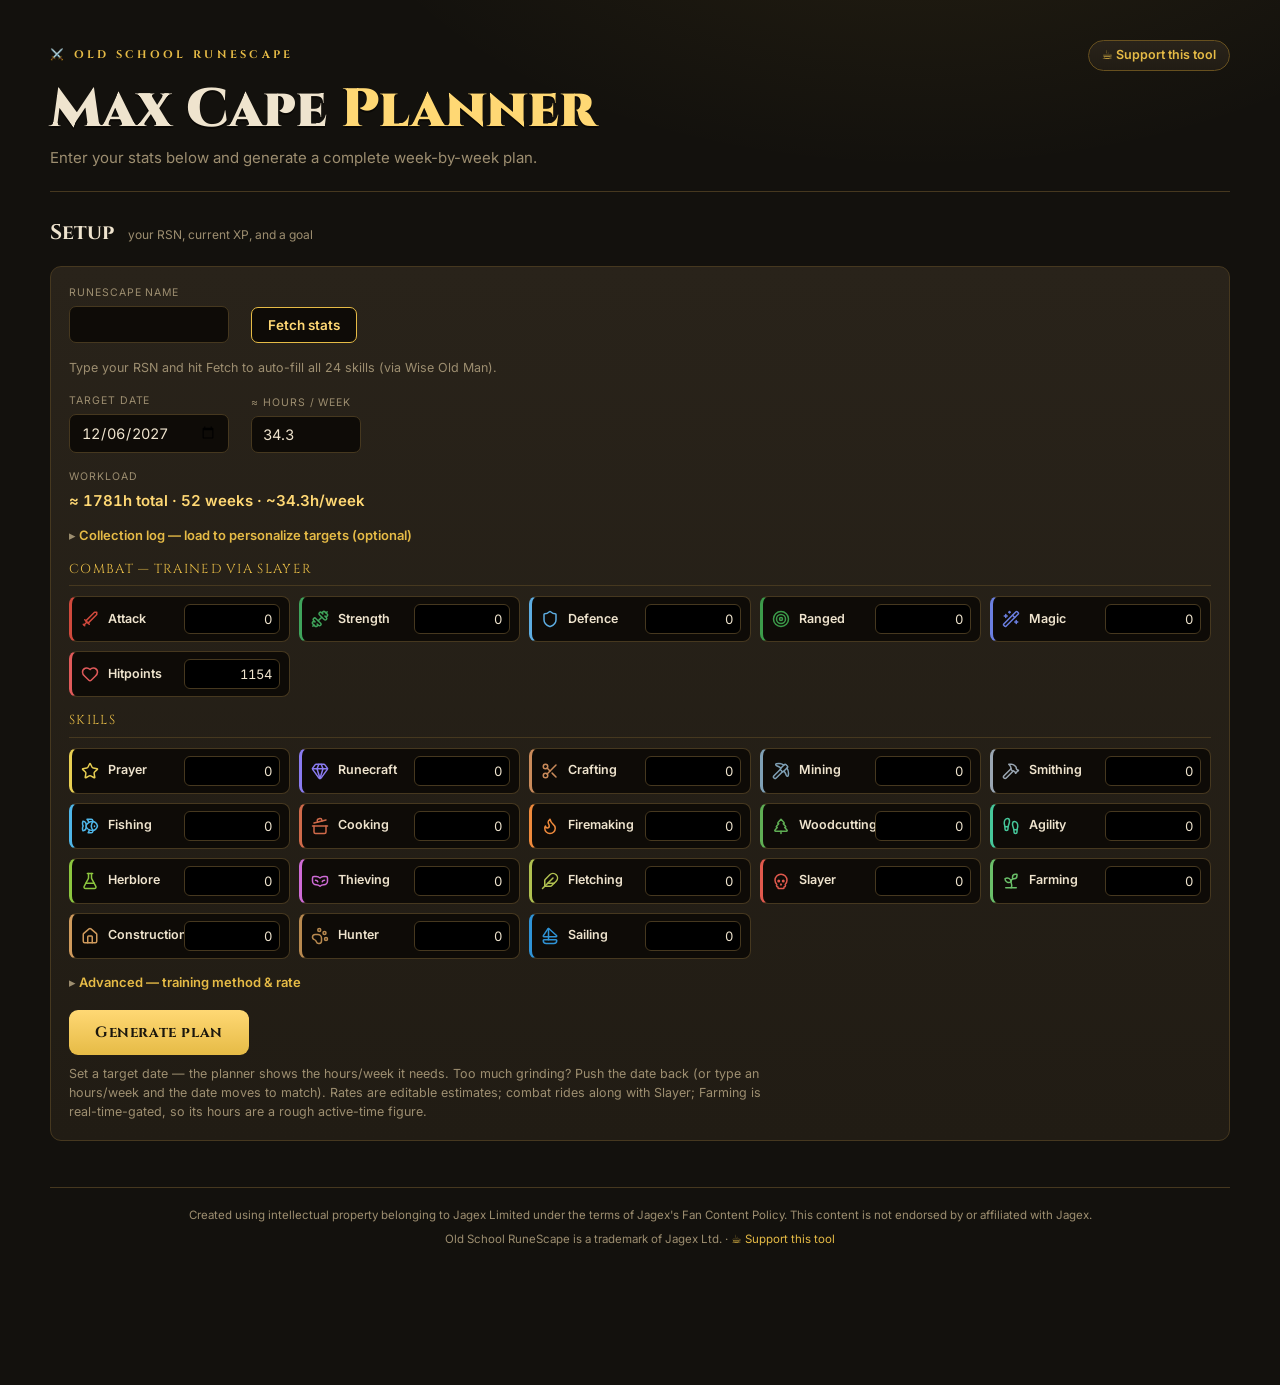
==== maxcape-tracker.html @ 9a159481 "Add Progress tracking tab (snapshots, pace vs target, burndown chart) Add Progress tracking tab (sna" ====
<!DOCTYPE html>
<html lang="en">
<head>
<meta charset="UTF-8">
<meta name="viewport" content="width=device-width, initial-scale=1.0">
<title>Max Cape Planner</title>
<link rel="preconnect" href="https://fonts.googleapis.com">
<link rel="preconnect" href="https://fonts.gstatic.com" crossorigin>
<link href="https://fonts.googleapis.com/css2?family=Cinzel:wght@500;700;900&family=Inter:wght@400;500;600;700;800&display=swap" rel="stylesheet">
<style>
  :root{--bg:#13110d;--panel:#211c14;--panel2:#29231a;--edge:#46381f;--edge-bright:#67501f;--gold:#e6bb46;--gold-bright:#ffd874;--cream:#efe4ce;--muted:#9d8e70;--green:#6bd06b;--red:#e06b5a;--radius:11px}
  *{box-sizing:border-box;margin:0;padding:0}
  html{scroll-behavior:smooth}
  body{background:radial-gradient(1000px 560px at 72% -12%, rgba(230,187,70,.09), transparent 60%),var(--bg);color:var(--cream);font-family:'Inter',system-ui,sans-serif;font-size:15px;line-height:1.5;-webkit-font-smoothing:antialiased;padding:0 16px 80px}
  .wrap{max-width:1180px;margin:0 auto}
  .ico-img{object-fit:contain;vertical-align:middle}
  .ico{display:inline-flex}

  header.hero{padding:40px 0 22px;border-bottom:1px solid var(--edge);margin-bottom:26px}
  .eyebrow{font-family:'Cinzel',serif;font-weight:700;letter-spacing:.3em;text-transform:uppercase;font-size:11px;color:var(--gold);margin-bottom:12px}
  h1.title{font-family:'Cinzel',serif;font-weight:900;font-size:clamp(30px,6vw,54px);line-height:1;color:var(--cream);text-shadow:0 2px 0 #0a0805}
  h1.title em{color:var(--gold-bright);font-style:normal}
  .sub{color:var(--muted);margin-top:10px}.sub b{color:var(--cream);font-weight:600}
  .herotop{display:flex;align-items:center;justify-content:space-between;gap:12px;flex-wrap:wrap;margin-bottom:12px}
  .herotop .eyebrow{margin-bottom:0}
  .supportlink{display:inline-flex;align-items:center;gap:6px;font-size:12.5px;font-weight:600;color:var(--gold);text-decoration:none;border:1px solid var(--edge-bright);border-radius:999px;padding:5px 13px;background:linear-gradient(180deg,var(--panel2),var(--panel));transition:border-color .15s,color .15s;white-space:nowrap}
  .supportlink:hover{color:var(--gold-bright);border-color:var(--gold)}
  .herometa{display:flex;flex-wrap:wrap;gap:20px 36px;margin-top:22px;align-items:flex-end}
  .bignum{display:flex;flex-direction:column}
  .bignum .n{font-family:'Cinzel',serif;font-weight:700;font-size:27px;color:var(--gold-bright);font-variant-numeric:tabular-nums}
  .bignum .l{font-size:11px;letter-spacing:.12em;text-transform:uppercase;color:var(--muted);margin-top:4px}
  .xpbar{flex:1 1 260px;min-width:220px}
  .xpbar .track{height:13px;background:#0e0b07;border:1px solid var(--edge);border-radius:20px;overflow:hidden}
  .xpbar .fill{height:100%;background:linear-gradient(90deg,var(--gold),var(--gold-bright));border-radius:20px;transition:width .25s}
  .xpbar .cap{display:flex;justify-content:space-between;font-size:12px;color:var(--muted);margin-top:6px}

  section{margin-bottom:34px}
  .sechead{display:flex;align-items:baseline;gap:14px;margin-bottom:16px;flex-wrap:wrap}
  .sechead h2{font-family:'Cinzel',serif;font-weight:700;font-size:21px;color:var(--cream)}
  .sechead .tag{font-size:12px;color:var(--muted)}

  /* setup */
  .setup{background:linear-gradient(180deg,var(--panel2),var(--panel));border:1px solid var(--edge);border-radius:var(--radius);padding:18px}
  .setup .grp{font-family:'Cinzel',serif;font-size:13px;letter-spacing:.1em;text-transform:uppercase;color:var(--gold);margin:14px 0 10px;border-bottom:1px solid var(--edge);padding-bottom:6px}
  .setup .grp:first-child{margin-top:0}
  .frow{display:flex;flex-wrap:wrap;gap:16px 22px;align-items:flex-end;margin-bottom:6px}
  .fld{display:flex;flex-direction:column;gap:5px}
  .fld label{font-size:10.5px;letter-spacing:.09em;text-transform:uppercase;color:var(--muted)}
  .fld input,.fld select{background:#0e0b07;border:1px solid var(--edge);color:var(--cream);border-radius:7px;padding:9px 11px;font-size:14.5px;font-family:inherit;font-variant-numeric:tabular-nums}
  .fld input:focus,.fld select:focus{outline:none;border-color:var(--gold)}
  .modetoggle{display:inline-flex;border:1px solid var(--edge);border-radius:8px;overflow:hidden}
  .modetoggle button{background:#0e0b07;color:var(--muted);border:none;padding:9px 16px;font-family:inherit;font-size:13.5px;font-weight:600;cursor:pointer}
  .modetoggle button.on{background:var(--gold);color:#1a160d}
  .skillsform{display:grid;grid-template-columns:repeat(auto-fill,minmax(216px,1fr));gap:9px}
  .srow{display:flex;align-items:center;gap:9px;background:#0e0b07;border:1px solid var(--edge);border-left:3px solid var(--c);border-radius:8px;padding:7px 9px}
  .srow .ico{color:var(--c)}
  .srow .nm{font-size:12.5px;font-weight:600;color:var(--cream);flex:1;min-width:0}
  .srow .nm small{display:block;color:var(--muted);font-weight:400;font-size:10px}
  .srow input{width:96px;background:#000;border:1px solid var(--edge);color:var(--cream);border-radius:6px;padding:6px 7px;font-size:13px;font-family:inherit;font-variant-numeric:tabular-nums;text-align:right}
  .srow input:focus{outline:none;border-color:var(--c)}
  .srow select.msel{flex:1;min-width:0;background:#000;border:1px solid var(--edge);color:var(--cream);border-radius:6px;padding:6px 7px;font-size:12px;font-family:inherit}
  .srow select.msel:focus{outline:none;border-color:var(--c)}
  .srow.maxed{opacity:.5}
  details.adv{margin-top:14px}
  details.adv summary{cursor:pointer;color:var(--gold);font-size:13px;font-weight:600;list-style:none}
  details.adv summary::-webkit-details-marker{display:none}
  details.adv summary::before{content:"▸ ";color:var(--muted)}
  details.adv[open] summary::before{content:"▾ "}
  .genbtn{margin-top:18px;background:linear-gradient(180deg,var(--gold-bright),var(--gold));color:#1a160d;border:none;font-family:'Cinzel',serif;font-weight:700;font-size:15px;padding:12px 26px;border-radius:9px;cursor:pointer;letter-spacing:.04em}
  .genbtn:hover{filter:brightness(1.07)}
  .fetchbtn{background:#0e0b07;border:1px solid var(--gold);color:var(--gold-bright);font-family:inherit;font-weight:600;font-size:13.5px;padding:9px 16px;border-radius:7px;cursor:pointer}
  .fetchbtn:hover{background:var(--gold);color:#1a160d}
  .fetchbtn:disabled{opacity:.6;cursor:default}
  .warn{background:#2a1d12;border:1px solid #7a5a28;border-left:4px solid var(--gold);border-radius:8px;padding:11px 14px;margin-top:14px;font-size:13px;color:var(--gold-bright)}
  .note{font-size:12.5px;color:var(--muted);margin-top:10px;max-width:90ch}

  .thisweek{border-radius:var(--radius);padding:16px 18px;display:flex;flex-wrap:wrap;align-items:center;gap:8px 24px;background:linear-gradient(180deg,var(--panel2),var(--panel));border:1px solid var(--c);border-left:5px solid var(--c)}
  .thisweek .ico{color:var(--c)}
  .thisweek .lbl{font-size:11px;letter-spacing:.13em;text-transform:uppercase;color:var(--muted)}
  .thisweek .sk{font-family:'Cinzel',serif;font-weight:700;font-size:24px;color:var(--c)}
  .thisweek .goal{font-size:24px;font-weight:800;color:var(--gold-bright);font-variant-numeric:tabular-nums}
  .thisweek .meta{font-size:12.5px;color:var(--muted);flex-basis:100%;margin-top:2px}

  .grid{display:grid;grid-template-columns:repeat(auto-fill,minmax(238px,1fr));gap:12px}
  .skill{background:linear-gradient(180deg,var(--panel2),var(--panel));border:1px solid var(--edge);border-left:4px solid var(--c);border-radius:var(--radius);padding:12px 14px}
  .skill .row1{display:flex;align-items:center;gap:9px}
  .skill .row1 .ico{color:var(--c)}
  .skill .sname{font-weight:700;font-size:15px;color:var(--c)}
  .skill .wk{font-size:11px;color:var(--muted);font-variant-numeric:tabular-nums;margin-left:auto}
  .skill .smeth{font-size:11px;color:var(--muted);margin-top:3px}
  .skill input.cur{width:100%;margin-top:9px;background:#0e0b07;border:1px solid var(--edge);color:var(--cream);border-radius:6px;padding:7px 9px;font-size:14px;font-family:inherit;font-variant-numeric:tabular-nums}
  .skill input.cur:focus{outline:none;border-color:var(--c)}
  .skill .nums{display:flex;justify-content:space-between;font-size:12px;margin-top:9px;font-variant-numeric:tabular-nums}
  .skill .nums .b{color:var(--muted)}.skill .nums b{color:var(--gold-bright);font-weight:600}
  .skill .mini{height:6px;background:#0e0b07;border-radius:10px;overflow:hidden;margin-top:9px;border:1px solid var(--edge)}
  .skill .mini i{display:block;height:100%;background:var(--c);border-radius:10px;transition:width .25s}
  .skill.maxed{border-left-color:var(--green)}.skill.maxed .sname{color:var(--green)}

  .phasegroup{margin-bottom:14px}
  .monthbar{font-family:'Cinzel',serif;font-weight:700;font-size:13px;letter-spacing:.12em;text-transform:uppercase;color:var(--gold);padding:8px 0;margin-bottom:4px;border-bottom:1px solid var(--edge)}
  .weeks{display:grid;grid-template-columns:repeat(auto-fill,minmax(164px,1fr));gap:10px;margin-top:10px}
  .week{background:linear-gradient(180deg,var(--panel2),var(--panel));border:1.5px solid var(--c);border-radius:var(--radius);padding:11px 10px 12px;text-align:center;cursor:pointer;position:relative;transition:transform .06s,box-shadow .12s}
  .week:hover{box-shadow:0 0 0 1px var(--c)}
  .week:active{transform:scale(.98)}
  .week .wn{font-size:10px;color:var(--muted);letter-spacing:.04em}
  .week .ico{color:var(--c);justify-content:center;margin:5px 0 3px}
  .week .ws{font-weight:700;font-size:14px;color:var(--c)}
  .week .wgoal{font-size:15px;font-weight:800;color:var(--gold-bright);margin-top:5px;font-variant-numeric:tabular-nums}
  .week .wsub{font-size:10px;color:var(--muted)}
  .week .wbreak{font-size:10.5px;color:var(--muted);margin-top:2px;font-variant-numeric:tabular-nums}
  .week.now{box-shadow:0 0 0 2px var(--gold) inset}
  .week.done{filter:saturate(.5);opacity:.6}
  .week.done::after{content:"\2713";position:absolute;right:9px;top:8px;color:var(--green);font-weight:800;font-size:14px}
  .week.done .wgoal{color:var(--green);font-size:13px}
  .week.flex .wgoal{color:#4fa3d8}

  .clog{display:grid;grid-template-columns:repeat(auto-fill,minmax(300px,1fr));gap:12px}
  .clog .card{background:linear-gradient(180deg,var(--panel2),var(--panel));border:1px solid var(--edge);border-left:4px solid var(--c);border-radius:var(--radius);padding:13px 14px}
  .clog .card h3{font-size:14px;font-weight:700;color:var(--c);display:flex;align-items:center;gap:7px;margin-bottom:2px}
  .clog .card h3 .ico{color:var(--c)}
  .clog .card .cnt{font-size:11px;color:var(--muted);margin-bottom:9px;font-variant-numeric:tabular-nums}
  .sechead.clk{cursor:pointer;user-select:none}
  .sechead .caret{margin-left:8px;color:var(--muted);transition:transform .15s;font-size:11px}
  .sechead.closed .caret{transform:rotate(-90deg)}
  details.pvmsec{margin-top:18px;border:1px solid var(--edge);border-radius:var(--radius);background:linear-gradient(180deg,var(--panel2),var(--panel))}
  details.pvmsec>summary{cursor:pointer;user-select:none;list-style:none;padding:13px 15px;font-size:15px;font-weight:700;color:var(--cream);display:flex;align-items:center;gap:9px}
  details.pvmsec>summary::-webkit-details-marker{display:none}
  details.pvmsec>summary .tag{margin-left:auto}
  .pvmbody{padding:0 15px 15px}
  .pvmbody .stat{display:inline-flex;gap:6px;align-items:baseline;margin-right:18px;font-size:12.5px;color:var(--muted)}
  .pvmbody .stat b{color:var(--cream);font-size:17px;font-variant-numeric:tabular-nums}
  .pvm{display:grid;grid-template-columns:repeat(auto-fill,minmax(155px,1fr));gap:8px;margin-top:4px}
  .pvm .kc{display:flex;justify-content:space-between;gap:8px;background:var(--panel2);border:1px solid var(--edge);border-radius:8px;padding:7px 10px;font-size:12.5px}
  .pvm .kc span{color:var(--muted);overflow:hidden;text-overflow:ellipsis;white-space:nowrap}
  .pvm .kc b{color:var(--cream);font-variant-numeric:tabular-nums}
  .grnav{display:flex;gap:8px;margin:4px 0 12px}
  .gsort{background:var(--panel2);border:1px solid var(--edge);color:var(--muted);border-radius:7px;padding:6px 11px;font-size:12px;cursor:pointer;font-family:inherit}
  .gsort.on{color:var(--cream);border-color:var(--gold)}
  .grinds{display:grid;gap:9px}
  .grind{background:var(--panel2);border:1px solid var(--edge);border-radius:9px;padding:9px 11px}
  .grind .gh{display:flex;justify-content:space-between;gap:8px;font-size:13px}
  .grind .gh b{color:var(--cream)}
  .grind .gh span{color:var(--muted);font-variant-numeric:tabular-nums;white-space:nowrap}
  .grind .gbar{height:5px;background:#0006;border-radius:3px;overflow:hidden;margin:6px 0}
  .grind .gbar i{display:block;height:100%;background:var(--gold)}
  .grind .gmiss{font-size:11.5px;color:var(--muted);line-height:1.45}
  .databar{display:flex;flex-wrap:wrap;align-items:center;gap:10px;justify-content:space-between;background:linear-gradient(180deg,var(--panel2),var(--panel));border:1px solid var(--edge-bright);border-radius:var(--radius);padding:11px 14px}
  .databar .datanote{font-size:12.5px;color:var(--muted)}
  .databtns{display:flex;gap:8px;flex-wrap:wrap}
  .databtns button{font-family:inherit;font-size:12.5px;font-weight:600;cursor:pointer;border-radius:8px;padding:8px 14px;background:transparent;border:1px solid var(--edge-bright);color:var(--cream)}
  .databtns button:hover{border-color:var(--gold);color:var(--gold-bright)}
  .databtns #reset{border-color:#6a3a32;color:var(--red)}
  .databtns #reset:hover{border-color:var(--red);color:var(--red)}
  .item{display:flex;gap:9px;padding:5px 0;align-items:flex-start;cursor:pointer;font-size:13px}
  .item .box{flex:none;width:17px;height:17px;border:1.5px solid var(--edge-bright);border-radius:4px;margin-top:1px;display:grid;place-items:center}
  .item.on .box{background:var(--c);border-color:var(--c)}
  .item.on .box::after{content:"\2713";color:#10100c;font-size:12px;font-weight:900;line-height:1}
  .item .txt{color:var(--cream)}.item.on .txt{color:var(--muted);text-decoration:line-through}
  .item .rng{font-size:10px;color:#4fb6e8;border:1px solid var(--edge);padding:0 5px;border-radius:10px;margin-left:4px;white-space:nowrap;text-decoration:none!important}
  .priority{color:var(--gold-bright)!important;font-weight:600}

  .hint{font-size:12px;color:var(--muted);margin:-6px 0 18px;max-width:90ch}.hint b{color:var(--cream)}
  .reset{margin-top:8px;background:none;border:1px solid var(--edge);color:var(--muted);font-family:inherit;font-size:12px;padding:7px 14px;border-radius:7px;cursor:pointer}
  .reset:hover{border-color:var(--red);color:var(--red)}
  .hidden{display:none}
  .tabs{display:flex;flex-wrap:wrap;gap:6px;margin:2px 0 20px;border-bottom:1px solid var(--edge)}
  .tab{appearance:none;background:transparent;border:1px solid transparent;border-bottom:none;color:var(--muted);font-family:inherit;font-size:13.5px;font-weight:600;padding:9px 16px;cursor:pointer;border-radius:9px 9px 0 0;position:relative;top:1px}
  .tab:hover{color:var(--cream)}
  .tab.on{color:var(--gold-bright);background:linear-gradient(180deg,var(--panel2),var(--panel));border-color:var(--edge);border-bottom-color:var(--panel)}
  .tabpanel{animation:fadein .18s ease}
  @keyframes fadein{from{opacity:0;transform:translateY(3px)}to{opacity:1;transform:none}}
  .prow{display:grid;grid-template-columns:repeat(auto-fit,minmax(150px,1fr));gap:12px;margin:2px 0 14px}
  .pcard{background:var(--panel2);border:1px solid var(--edge);border-radius:var(--radius);padding:13px 15px}
  .pcard .lbl{font-size:10.5px;color:var(--muted);text-transform:uppercase;letter-spacing:.05em}
  .pcard .big{font-size:22px;font-weight:700;color:var(--cream);margin-top:3px;font-variant-numeric:tabular-nums}
  .pcard .big.gain{color:var(--green)}
  .statuspill{border-radius:var(--radius);padding:12px 15px;font-size:14px;font-weight:600;line-height:1.45;margin:0 0 16px;border:1px solid}
  .statuspill.ok{background:rgba(107,208,107,.09);border-color:rgba(107,208,107,.4);color:var(--green)}
  .statuspill.behind{background:rgba(224,107,90,.09);border-color:rgba(224,107,90,.4);color:var(--red)}
  .statuspill.neutral{background:var(--panel2);border-color:var(--edge);color:var(--cream)}
  .pchart{background:var(--panel2);border:1px solid var(--edge);border-radius:var(--radius);padding:14px;margin-bottom:14px}
  .pchart svg{width:100%;height:auto;display:block}
  .snaplist{margin:0 0 14px}
  .snaplist>summary{cursor:pointer;color:var(--gold);font-size:12.5px;user-select:none;list-style:none;padding:3px 0}
  .snaplist>summary::-webkit-details-marker{display:none}
  .snaplist>summary::marker{content:""}
  .snaprow{display:flex;align-items:center;gap:10px;padding:6px 0;border-bottom:1px solid var(--edge);font-size:13px}
  .snaprow .d{color:var(--cream);min-width:80px;font-weight:600}
  .snaprow .t{color:var(--muted)}
  .snaprow .del{margin-left:auto;color:var(--muted);cursor:pointer;font-size:11.5px;border:1px solid var(--edge);border-radius:7px;padding:3px 9px;background:transparent;font-family:inherit}
  .snaprow .del:hover{color:var(--red);border-color:var(--red)}
  .logbtn{appearance:none;font-family:inherit;font-weight:700;font-size:13px;color:var(--bg);background:var(--gold);border:none;border-radius:9px;padding:9px 17px;cursor:pointer}
  .logbtn:hover{background:var(--gold-bright)}
  .clog .card .mini{height:6px;background:#0e0b07;border-radius:10px;overflow:hidden;margin:3px 0 2px;border:1px solid var(--edge)}
  .clog .card .mini i{display:block;height:100%;border-radius:10px;transition:width .25s}
  .clog .card .item.extra{display:none}
  .clog .card.expanded .item.extra{display:flex}
  .moretoggle{font-size:12px;color:var(--gold);cursor:pointer;margin-top:6px;user-select:none;font-weight:600}
  .moretoggle:hover{color:var(--gold-bright)}
  .gotlist{margin-top:9px;border-top:1px dashed var(--edge);padding-top:6px}
  .gotlist>summary{cursor:pointer;font-size:12px;color:var(--green);list-style:none;user-select:none;padding:2px 0}
  .gotlist>summary::-webkit-details-marker{display:none}
  .gotlist>summary::marker{content:""}
  .gotlist .item{cursor:default;padding:3px 0}
  @media (max-width:560px){
    body{padding:0 12px 60px}.herometa{gap:16px 24px}
    .frow{gap:12px 14px}
    .fld{flex:1 1 140px}
    .fld input,.fld select{width:100%!important;box-sizing:border-box}
    .tab{padding:9px 13px;font-size:13px}
    .clog .card .item,.item{padding:7px 0}
    .thisweek .sk,.thisweek .goal{font-size:21px}
    .week{padding:10px 8px}
  }
  @media (prefers-reduced-motion:reduce){*{transition:none!important}}
  /* --- site footer (attribution + support link) --- */
  .sitefoot{max-width:1180px;margin:46px auto 56px;padding:18px 16px 0;border-top:1px solid var(--edge);color:var(--muted);font-size:11.5px;line-height:1.65;text-align:center}
  .sitefoot p{margin:0 0 6px}
  .sitefoot a{color:var(--gold);text-decoration:none}
  .sitefoot a:hover{color:var(--gold-bright)}
</style>

</head>
<body>
<div class="wrap">
  <header class="hero">
    <div class="herotop">
      <div class="eyebrow">&#9876;&#65039; Old School RuneScape</div>
      <a class="supportlink" href="https://ko-fi.com/fanktastc" target="_blank" rel="noopener">&#9749; Support this tool</a>
    </div>
    <h1 class="title" id="heroTitle">Max Cape <em>Planner</em></h1>
    <p class="sub" id="heroSub">Enter your stats below and generate a complete week-by-week plan.</p>
    <div class="herometa hidden" id="heroMeta">
      <div class="bignum"><span class="n" id="heroRem">&#8211;</span><span class="l">XP still to go</span></div>
      <div class="bignum"><span class="n" id="heroDone">&#8211;</span><span class="l">Skills maxed</span></div>
      <div class="xpbar"><div class="track"><div class="fill" id="heroFill" style="width:0%"></div></div><div class="cap"><span id="heroPct">0%</span><span id="heroHours"></span></div></div>
    </div>
  </header>

  <section>
    <div class="sechead"><h2>Setup</h2><span class="tag">your RSN, current XP, and a goal</span></div>
    <div class="setup" id="setup"></div>
  </section>

  <div id="trackerWrap" class="hidden">
    <section id="dataSec">
      <div class="databar">
        <span class="datanote">&#128190; Saved automatically on this device. Back up to keep or move it.</span>
        <div class="databtns">
          <button id="export">&#11015;&#65039; Export</button>
          <button id="import">&#11014;&#65039; Import</button>
          <button id="reset">Reset all</button>
        </div>
      </div>
      <input id="importFile" type="file" accept="application/json,.json" style="display:none">
    </section>
    <div class="tabs" id="tabs">
      <button class="tab on" data-tab="overview">Overview</button>
      <button class="tab" data-tab="progress">Progress</button>
      <button class="tab" data-tab="weeks">Weekly schedule</button>
      <button class="tab" data-tab="clog">Collection log</button>
      <button class="tab" data-tab="pvm">PvM</button>
    </div>
    <div class="tabpanel" data-panel="overview">
    <section><div class="thisweek" id="thisweek"></div></section>
    <section>
      <div class="sechead"><h2>Per-skill plan</h2><span class="tag">edit current XP any time — goals recalc</span></div>
      <div class="grid" id="skillgrid"></div>
    </section>
    </div>
    <div class="tabpanel hidden" data-panel="progress">
    <section>
      <div class="sechead"><h2>Progress</h2><span class="tag">tracked on this device</span></div>
      <div id="progressBody"></div>
    </section>
    </div>
    <div class="tabpanel hidden" data-panel="weeks">
    <section>
      <div class="sechead"><h2>Weekly XP goals</h2><span class="tag">tap a week to mark it done</span></div>
      <p class="hint">Each week shows the XP that skill needs to stay on track for 99 &mdash; remaining XP split over weeks not yet done. <b>Tap a week to mark done</b>; <b>edit current XP</b> above whenever it changes. Per-day / per-hour use your chosen hours/week.</p>
      <div id="timeline"></div>
    </section>
    </div>
    <div class="tabpanel hidden" data-panel="clog">
    <section id="clogSec">
      <div class="sechead clk" id="clogHead"><h2>Collection log targets</h2><span class="tag" id="logcount">0 logged</span><span class="caret">&#9662;</span></div>
      <div id="clogBody">
      <p class="hint" id="clogHint">Tap an item to mark it logged. <span class="priority">Gold = do first</span>, <span style="color:#4fb6e8">RNG = luck-gated</span>.</p>
      <div class="clog" id="clog"></div>
      </div>
    </section>
    <section id="grindSec">
      <div class="sechead"><h2>Collection log grinds</h2><span class="tag">via TempleOSRS</span></div>
      <div id="grindBody"></div>
    </section>
    </div>
    <div class="tabpanel hidden" data-panel="pvm">
    <section id="pvmSec"></section>
    </div>
  </div>
</div>

<footer class="sitefoot">
  <p>Created using intellectual property belonging to Jagex Limited under the terms of Jagex's Fan Content Policy. This content is not endorsed by or affiliated with Jagex.</p>
  <p>Old School RuneScape is a trademark of Jagex Ltd. &middot; <a id="donate" href="https://ko-fi.com/fanktastc" target="_blank" rel="noopener">&#9749; Support this tool</a></p>
</footer>
<script>
/* Skill icons from Lucide (lucide.dev), ISC License */
const ICONS={"attack":"<path d=\"m11 19-6-6\" /> <path d=\"m5 21-2-2\" /> <path d=\"m8 16-4 4\" /> <path d=\"M9.5 17.5 21 6V3h-3L6.5 14.5\" />","strength":"<path d=\"M17.596 12.768a2 2 0 1 0 2.829-2.829l-1.768-1.767a2 2 0 0 0 2.828-2.829l-2.828-2.828a2 2 0 0 0-2.829 2.828l-1.767-1.768a2 2 0 1 0-2.829 2.829z\" /> <path d=\"m2.5 21.5 1.4-1.4\" /> <path d=\"m20.1 3.9 1.4-1.4\" /> <path d=\"M5.343 21.485a2 2 0 1 0 2.829-2.828l1.767 1.768a2 2 0 1 0 2.829-2.829l-6.364-6.364a2 2 0 1 0-2.829 2.829l1.768 1.767a2 2 0 0 0-2.828 2.829z\" /> <path d=\"m9.6 14.4 4.8-4.8\" />","defence":"<path d=\"M20 13c0 5-3.5 7.5-7.66 8.95a1 1 0 0 1-.67-.01C7.5 20.5 4 18 4 13V6a1 1 0 0 1 1-1c2 0 4.5-1.2 6.24-2.72a1.17 1.17 0 0 1 1.52 0C14.51 3.81 17 5 19 5a1 1 0 0 1 1 1z\" />","ranged":"<circle cx=\"12\" cy=\"12\" r=\"10\" /> <circle cx=\"12\" cy=\"12\" r=\"6\" /> <circle cx=\"12\" cy=\"12\" r=\"2\" />","magic":"<path d=\"m21.64 3.64-1.28-1.28a1.21 1.21 0 0 0-1.72 0L2.36 18.64a1.21 1.21 0 0 0 0 1.72l1.28 1.28a1.2 1.2 0 0 0 1.72 0L21.64 5.36a1.2 1.2 0 0 0 0-1.72\" /> <path d=\"m14 7 3 3\" /> <path d=\"M5 6v4\" /> <path d=\"M19 14v4\" /> <path d=\"M10 2v2\" /> <path d=\"M7 8H3\" /> <path d=\"M21 16h-4\" /> <path d=\"M11 3H9\" />","prayer":"<path d=\"M11.525 2.295a.53.53 0 0 1 .95 0l2.31 4.679a2.123 2.123 0 0 0 1.595 1.16l5.166.756a.53.53 0 0 1 .294.904l-3.736 3.638a2.123 2.123 0 0 0-.611 1.878l.882 5.14a.53.53 0 0 1-.771.56l-4.618-2.428a2.122 2.122 0 0 0-1.973 0L6.396 21.01a.53.53 0 0 1-.77-.56l.881-5.139a2.122 2.122 0 0 0-.611-1.879L2.16 9.795a.53.53 0 0 1 .294-.906l5.165-.755a2.122 2.122 0 0 0 1.597-1.16z\" />","runecraft":"<path d=\"M10.5 3 8 9l4 13 4-13-2.5-6\" /> <path d=\"M17 3a2 2 0 0 1 1.6.8l3 4a2 2 0 0 1 .013 2.382l-7.99 10.986a2 2 0 0 1-3.247 0l-7.99-10.986A2 2 0 0 1 2.4 7.8l2.998-3.997A2 2 0 0 1 7 3z\" /> <path d=\"M2 9h20\" />","hitpoints":"<path d=\"M2 9.5a5.5 5.5 0 0 1 9.591-3.676.56.56 0 0 0 .818 0A5.49 5.49 0 0 1 22 9.5c0 2.29-1.5 4-3 5.5l-5.492 5.313a2 2 0 0 1-3 .019L5 15c-1.5-1.5-3-3.2-3-5.5\" />","crafting":"<circle cx=\"6\" cy=\"6\" r=\"3\" /> <path d=\"M8.12 8.12 12 12\" /> <path d=\"M20 4 8.12 15.88\" /> <circle cx=\"6\" cy=\"18\" r=\"3\" /> <path d=\"M14.8 14.8 20 20\" />","mining":"<path d=\"m14 13-8.381 8.38a1 1 0 0 1-3.001-3L11 9.999\" /> <path d=\"M15.973 4.027A13 13 0 0 0 5.902 2.373c-1.398.342-1.092 2.158.277 2.601a19.9 19.9 0 0 1 5.822 3.024\" /> <path d=\"M16.001 11.999a19.9 19.9 0 0 1 3.024 5.824c.444 1.369 2.26 1.676 2.603.278A13 13 0 0 0 20 8.069\" /> <path d=\"M18.352 3.352a1.205 1.205 0 0 0-1.704 0l-5.296 5.296a1.205 1.205 0 0 0 0 1.704l2.296 2.296a1.205 1.205 0 0 0 1.704 0l5.296-5.296a1.205 1.205 0 0 0 0-1.704z\" />","smithing":"<path d=\"m15 12-9.373 9.373a1 1 0 0 1-3.001-3L12 9\" /> <path d=\"m18 15 4-4\" /> <path d=\"m21.5 11.5-1.914-1.914A2 2 0 0 1 19 8.172v-.344a2 2 0 0 0-.586-1.414l-1.657-1.657A6 6 0 0 0 12.516 3H9l1.243 1.243A6 6 0 0 1 12 8.485V10l2 2h1.172a2 2 0 0 1 1.414.586L18.5 14.5\" />","fishing":"<path d=\"M6.5 12c.94-3.46 4.94-6 8.5-6 3.56 0 6.06 2.54 7 6-.94 3.47-3.44 6-7 6s-7.56-2.53-8.5-6Z\" /> <path d=\"M18 12v.5\" /> <path d=\"M16 17.93a9.77 9.77 0 0 1 0-11.86\" /> <path d=\"M7 10.67C7 8 5.58 5.97 2.73 5.5c-1 1.5-1 5 .23 6.5-1.24 1.5-1.24 5-.23 6.5C5.58 18.03 7 16 7 13.33\" /> <path d=\"M10.46 7.26C10.2 5.88 9.17 4.24 8 3h5.8a2 2 0 0 1 1.98 1.67l.23 1.4\" /> <path d=\"m16.01 17.93-.23 1.4A2 2 0 0 1 13.8 21H9.5a5.96 5.96 0 0 0 1.49-3.98\" />","cooking":"<path d=\"M2 12h20\" /> <path d=\"M20 12v8a2 2 0 0 1-2 2H6a2 2 0 0 1-2-2v-8\" /> <path d=\"m4 8 16-4\" /> <path d=\"m8.86 6.78-.45-1.81a2 2 0 0 1 1.45-2.43l1.94-.48a2 2 0 0 1 2.43 1.46l.45 1.8\" />","firemaking":"<path d=\"M12 3q1 4 4 6.5t3 5.5a1 1 0 0 1-14 0 5 5 0 0 1 1-3 1 1 0 0 0 5 0c0-2-1.5-3-1.5-5q0-2 2.5-4\" />","woodcutting":"<path d=\"m17 14 3 3.3a1 1 0 0 1-.7 1.7H4.7a1 1 0 0 1-.7-1.7L7 14h-.3a1 1 0 0 1-.7-1.7L9 9h-.2A1 1 0 0 1 8 7.3L12 3l4 4.3a1 1 0 0 1-.8 1.7H15l3 3.3a1 1 0 0 1-.7 1.7H17Z\" /> <path d=\"M12 22v-3\" />","agility":"<path d=\"M4 16v-2.38C4 11.5 2.97 10.5 3 8c.03-2.72 1.49-6 4.5-6C9.37 2 10 3.8 10 5.5c0 3.11-2 5.66-2 8.68V16a2 2 0 1 1-4 0Z\" /> <path d=\"M20 20v-2.38c0-2.12 1.03-3.12 1-5.62-.03-2.72-1.49-6-4.5-6C14.63 6 14 7.8 14 9.5c0 3.11 2 5.66 2 8.68V20a2 2 0 1 0 4 0Z\" /> <path d=\"M16 17h4\" /> <path d=\"M4 13h4\" />","herblore":"<path d=\"M14 2v6a2 2 0 0 0 .245.96l5.51 10.08A2 2 0 0 1 18 22H6a2 2 0 0 1-1.755-2.96l5.51-10.08A2 2 0 0 0 10 8V2\" /> <path d=\"M6.453 15h11.094\" /> <path d=\"M8.5 2h7\" />","thieving":"<path d=\"M18 11c-1.5 0-2.5.5-3 2\" /> <path d=\"M4 6a2 2 0 0 0-2 2v4a5 5 0 0 0 5 5 8 8 0 0 1 5 2 8 8 0 0 1 5-2 5 5 0 0 0 5-5V8a2 2 0 0 0-2-2h-3a8 8 0 0 0-5 2 8 8 0 0 0-5-2z\" /> <path d=\"M6 11c1.5 0 2.5.5 3 2\" />","fletching":"<path d=\"M12.67 19a2 2 0 0 0 1.416-.588l6.154-6.172a6 6 0 0 0-8.49-8.49L5.586 9.914A2 2 0 0 0 5 11.328V18a1 1 0 0 0 1 1z\" /> <path d=\"M16 8 2 22\" /> <path d=\"M17.5 15H9\" />","slayer":"<path d=\"m12.5 17-.5-1-.5 1h1z\" /> <path d=\"M15 22a1 1 0 0 0 1-1v-1a2 2 0 0 0 1.56-3.25 8 8 0 1 0-11.12 0A2 2 0 0 0 8 20v1a1 1 0 0 0 1 1z\" /> <circle cx=\"15\" cy=\"12\" r=\"1\" /> <circle cx=\"9\" cy=\"12\" r=\"1\" />","farming":"<path d=\"M14 9.536V7a4 4 0 0 1 4-4h1.5a.5.5 0 0 1 .5.5V5a4 4 0 0 1-4 4 4 4 0 0 0-4 4c0 2 1 3 1 5a5 5 0 0 1-1 3\" /> <path d=\"M4 9a5 5 0 0 1 8 4 5 5 0 0 1-8-4\" /> <path d=\"M5 21h14\" />","construction":"<path d=\"M15 21v-8a1 1 0 0 0-1-1h-4a1 1 0 0 0-1 1v8\" /> <path d=\"M3 10a2 2 0 0 1 .709-1.528l7-6a2 2 0 0 1 2.582 0l7 6A2 2 0 0 1 21 10v9a2 2 0 0 1-2 2H5a2 2 0 0 1-2-2z\" />","hunter":"<circle cx=\"11\" cy=\"4\" r=\"2\" /> <circle cx=\"18\" cy=\"8\" r=\"2\" /> <circle cx=\"20\" cy=\"16\" r=\"2\" /> <path d=\"M9 10a5 5 0 0 1 5 5v3.5a3.5 3.5 0 0 1-6.84 1.045Q6.52 17.48 4.46 16.84A3.5 3.5 0 0 1 5.5 10Z\" />","sailing":"<path d=\"M10 2v15\" /> <path d=\"M7 22a4 4 0 0 1-4-4 1 1 0 0 1 1-1h16a1 1 0 0 1 1 1 4 4 0 0 1-4 4z\" /> <path d=\"M9.159 2.46a1 1 0 0 1 1.521-.193l9.977 8.98A1 1 0 0 1 20 13H4a1 1 0 0 1-.824-1.567z\" />"};
const XP99=13034431;
const COMBAT=["attack","strength","defence","ranged","magic","hitpoints"];
const COMBAT_RATE=300000;
// name, color, kind, rate(for skill), method
const SKILLS={
  attack:{name:"Attack",color:"#d0493c",kind:"combat"},
  strength:{name:"Strength",color:"#3fa45b",kind:"combat"},
  defence:{name:"Defence",color:"#5dade2",kind:"combat"},
  ranged:{name:"Ranged",color:"#3c9b4a",kind:"combat"},
  magic:{name:"Magic",color:"#6b7fe0",kind:"combat"},
  hitpoints:{name:"Hitpoints",color:"#e05a5a",kind:"combat"},
  prayer:{name:"Prayer",color:"#e8cf52",kind:"skill",rate:500000,method:"Gilded / Wrath altar"},
  runecraft:{name:"Runecraft",color:"#8a7bf0",kind:"skill",rate:45000,method:"Guardians of the Rift"},
  crafting:{name:"Crafting",color:"#c98a5a",kind:"skill",rate:280000,method:"Gems / d'hide / glass"},
  mining:{name:"Mining",color:"#7fa0b5",kind:"skill",rate:125000,method:"Volcanic Mine / MLM"},
  smithing:{name:"Smithing",color:"#9aa6b2",kind:"skill",rate:300000,method:"Blast Furnace / Foundry"},
  fishing:{name:"Fishing",color:"#4fb6e8",kind:"skill",rate:50000,method:"Tempoross / barbarian"},
  cooking:{name:"Cooking",color:"#d06a4a",kind:"skill",rate:600000,method:"1t karambwans / wines"},
  firemaking:{name:"Firemaking",color:"#ef8a3c",kind:"skill",rate:300000,method:"Wintertodt"},
  woodcutting:{name:"Woodcutting",color:"#5fae54",kind:"skill",rate:100000,method:"Redwoods / 2t teaks"},
  agility:{name:"Agility",color:"#46c79a",kind:"skill",rate:65000,method:"Hallowed Sepulchre"},
  herblore:{name:"Herblore",color:"#8cc63f",kind:"skill",rate:450000,method:"Best-value potions"},
  thieving:{name:"Thieving",color:"#cf6bd6",kind:"skill",rate:260000,method:"Pyramid Plunder"},
  fletching:{name:"Fletching",color:"#b0c050",kind:"skill",rate:800000,method:"Darts / bow stringing"},
  slayer:{name:"Slayer",color:"#e0594d",kind:"skill",rate:48000,method:"Tasks + cannon (carries combat)"},
  farming:{name:"Farming",color:"#6abf69",kind:"skill",rate:300000,method:"Tree / herb runs"},
  construction:{name:"Construction",color:"#cf9a5c",kind:"skill",rate:650000,method:"Mahogany tables + butler"},
  hunter:{name:"Hunter",color:"#b8894f",kind:"skill",rate:220000,method:"Birdhouses / chinchompas"},
  sailing:{name:"Sailing",color:"#2f93d6",kind:"skill",rate:140000,method:"Barracuda Trials"}
};
const ORDER=Object.keys(SKILLS);
const SCHED=ORDER.filter(k=>SKILLS[k].kind==="skill");
const METHODS={
 prayer:[["Gilded altar (dragon bones)",500000],["Gilded altar (superior bones)",700000],["Ensouled heads",600000],["Chaos altar (cheaper)",450000]],
 runecraft:[["Guardians of the Rift",45000],["Blood runes",48000],["ZMI / Ourania",50000],["Soul runes",42000]],
 crafting:[["Dragonhide bodies",300000],["Battlestaves",450000],["Glassblowing",250000],["Gem cutting",200000]],
 mining:[["3-tick iron/granite",95000],["Volcanic Mine",120000],["Motherlode Mine (AFK)",70000],["Amethyst (AFK)",30000]],
 smithing:[["Blast Furnace (gold)",320000],["Blast Furnace (addy/rune)",240000],["Giants' Foundry",180000]],
 fishing:[["Barbarian (3t, AFK)",55000],["Barbarian (1.5t)",90000],["Tempoross",40000],["Minnows / Aerial",35000]],
 cooking:[["Karambwans (relaxed)",350000],["1-tick karambwans",800000],["Wines (1t)",450000]],
 firemaking:[["Wintertodt (+loot)",280000],["Burning logs (line)",350000],["Forestry campfire",300000]],
 woodcutting:[["Redwoods (AFK)",80000],["2-tick teaks",160000],["Sulliuscep",100000],["Forestry events",120000]],
 agility:[["Hallowed Sepulchre",70000],["Ardougne rooftop",55000],["Pollnivneach rooftop",50000]],
 herblore:[["Super/divine potions",450000],["Prayer/Sara brews",350000],["Mastering Mixology",200000]],
 thieving:[["Pyramid Plunder",300000],["Blackjacking",270000],["Vyres (Darkmeyer)",250000],["Artefacts (GP)",180000]],
 fletching:[["Bow stringing (magic)",800000],["Dragon darts",1000000],["Broad arrows",500000],["Amethyst bolts (AFK)",300000]],
 slayer:[["Efficient + cannon",50000],["Max XP tasks",55000],["Relaxed / AFK",35000]],
 farming:[["Tree + fruit-tree runs",400000],["Hardwood + tree runs",350000],["Herb runs",300000]],
 construction:[["Mahogany tables",750000],["Oak larders (cheap)",350000],["Mahogany Homes",280000]],
 hunter:[["Black chinchompas",260000],["Red chinchompas",200000],["Maniacal monkeys",140000],["Birdhouses (passive)",100000]],
 sailing:[["Barracuda Trials",160000],["Sea Charting / courier",110000],["Shipwreck Salvaging (AFK)",80000]]
};
const DEFAULT_XP={attack:0,strength:0,defence:0,ranged:0,magic:0,hitpoints:1154,prayer:0,runecraft:0,crafting:0,mining:0,smithing:0,fishing:0,cooking:0,firemaking:0,woodcutting:0,agility:0,herblore:0,thieving:0,fletching:0,slayer:0,farming:0,construction:0,hunter:0,sailing:0};
const IMG={};ORDER.forEach(k=>IMG[k]="https://oldschool.runescape.wiki/images/"+SKILLS[k].name+"_icon.png");

const LOG={
  slayer:[["Abyssal whip / dagger"],["Occult necklace \u2014 Thermy"],["Kraken tentacle + trident"],["Dragon boots"],["Imbued heart"],["Cerberus crystals"],["Brimstone ring / Hydra leather"]],
  runecraft:[["Raiments of the Eye \u2014 full set","prio"],["Abyssal needle \u2192 Colossal pouch"],["Abyssal lantern"],["Catalytic talisman"],["Abyssal dyes \u00d73"],["Abyssal protector pet","rng"]],
  thieving:[["Pharaoh's sceptre \u2014 Plunder"],["Rogue's equipment (full)"]],
  fishing:[["Tome of water \u2014 Tempoross","prio"],["Fish barrel"],["Dragon harpoon"],["Big harpoonfish"],["Angler's outfit"],["Heron pet","rng"]],
  woodcutting:[["Lumberjack outfit"],["Forestry kit + secateurs"],["Sturdy beehive + log basket"],["Beaver pet","rng"]],
  agility:[["Ring of endurance \u2014 Sepulchre","prio"],["Graceful recolor (marks)"],["Strange old lockpick"],["Giant squirrel pet","rng"]],
  firemaking:[["Pyromancer outfit \u2014 Wintertodt","prio"],["Tome of fire"],["Dragon axe"],["Phoenix pet","rng"]],
  smithing:[["Smiths' outfit \u2014 Foundry","prio"],["Colossal blade"],["Kovac's grog"]],
  sailing:[["Sea Charting 100% (+2.5% keg)","prio"],["Barracuda Trial outfit"],["Sailing pet","rng"]],
  mining:[["Prospector outfit \u2014 MLM","prio"],["Golden nugget gear"],["Rock golem pet","rng"]],
  cooking:[["Cooking cape perks"],["Rocky pet","rng"]],
  hunter:[["Larupia/graahk/kyatt outfits"],["Herbiboar items"],["Baby chinchompa pet","rng"]],
  crafting:[["Crafting outfit pieces"]]
};
const MON=["Jan","Feb","Mar","Apr","May","Jun","Jul","Aug","Sep","Oct","Nov","Dec"];
const KEY="maxcape_state_v5";
let state={cfg:{},plan:null,done:{},log:{},history:[]};
let mem=null;
const LS=(function(){try{localStorage.setItem("__mc_t","1");localStorage.removeItem("__mc_t");return true;}catch(e){return false;}})();
const WS=(typeof window!=="undefined"&&window.storage&&typeof window.storage.get==="function");
async function load(){let raw=null;if(LS){try{raw=localStorage.getItem(KEY);}catch(e){}}if(raw==null&&WS){try{const r=await window.storage.get(KEY);raw=r&&r.value;}catch(e){}}if(raw==null)raw=mem;if(raw){try{state=Object.assign(state,JSON.parse(raw));}catch(e){}}}
function persistNow(){const str=JSON.stringify(state);if(LS){try{localStorage.setItem(KEY,str);return;}catch(e){}}if(WS){try{window.storage.set(KEY,str);return;}catch(e){}}mem=str;}
let st=null;function save(){clearTimeout(st);st=setTimeout(persistNow,250);}
function wipeStore(){if(LS){try{localStorage.removeItem(KEY);}catch(e){}}if(WS){try{window.storage.delete(KEY);}catch(e){}}mem=null;}

function el(t,c,h){const e=document.createElement(t);if(c)e.className=c;if(h!=null)e.innerHTML=h;return e;}
function fmt(n){n=Math.round(n);if(n>=1e6)return (n/1e6).toFixed(2).replace(/\.?0+$/,'')+'M';if(n>=1e3)return Math.round(n/1e3)+'K';return ''+n;}
function num(s){if(s==null)return 0;s=(''+s).trim().toLowerCase().replace(/,/g,'').replace(/\s/g,'');if(s==='')return 0;let m=1;if(s.endsWith('m')){m=1e6;s=s.slice(0,-1);}else if(s.endsWith('k')){m=1e3;s=s.slice(0,-1);}const n=parseFloat(s);return isNaN(n)?0:Math.max(0,Math.round(n*m));}
function iconSVG(k,sz){return '<img class="ico-img" src="'+IMG[k]+'" width="'+sz+'" height="'+sz+'" alt="" loading="lazy" decoding="async" onerror="iconFallback(this,&quot;'+k+'&quot;,'+sz+')">';}
function vecSVG(k,sz){return '<svg viewBox="0 0 24 24" width="'+sz+'" height="'+sz+'" fill="none" stroke="currentColor" stroke-width="2" stroke-linecap="round" stroke-linejoin="round" aria-hidden="true">'+ICONS[k]+'</svg>';}
function iconFallback(img,k,sz){img.outerHTML=vecSVG(k,sz);}
function icoSpan(k,sz){return '<span class="ico" style="color:'+SKILLS[k].color+'">'+iconSVG(k,sz)+'</span>';}
function fmtDate(d){return d.getDate()+" "+MON[d.getMonth()]+" "+String(d.getFullYear()).slice(2);}
function todayMid(){const d=new Date();d.setHours(0,0,0,0);return d;}
function isoDate(d){return d.getFullYear()+"-"+String(d.getMonth()+1).padStart(2,"0")+"-"+String(d.getDate()).padStart(2,"0");}
function weeksFromDate(ds){const d=new Date(ds+"T00:00:00");return Math.max(1,Math.floor((d-todayMid())/(7*864e5)));}
function computeHours(){const c=state.cfg;const hours={};let totalHours=0,totalRemXP=0;SCHED.forEach(k=>{const rem=Math.max(0,XP99-num(c.xp[k]));if(rem>0){const r=Math.max(1,num(c.rate[k])||SKILLS[k].rate);hours[k]=rem/r;totalHours+=hours[k];totalRemXP+=rem;}});let combatRem=0;["attack","strength","defence","ranged","magic"].forEach(k=>combatRem+=Math.max(0,XP99-num(c.xp[k])));const slayerRem=Math.max(0,XP99-num(c.xp.slayer));const uncovered=Math.max(0,combatRem-slayerRem*4);let combatNote;if(combatRem<=0)combatNote="All combat skills are already 99.";else if(uncovered<=0)combatNote="Combat (~"+fmt(combatRem)+" XP) rides along with Slayer (~"+fmt(slayerRem*4)+" combat XP from your "+fmt(slayerRem)+" Slayer XP).";else{const eh=uncovered/COMBAT_RATE;if(hours.slayer==null){hours.slayer=0;totalRemXP+=slayerRem;}hours.slayer+=eh;totalHours+=eh;combatNote="Slayer covers most combat; ~"+fmt(uncovered)+" XP needs dedicated combat (NMZ), folded into Slayer (~"+Math.round(eh)+"h).";}return {hours,totalHours,totalRemXP,combatNote};}
function updateSum(th,w,hpw){const e=document.getElementById("liveSum");if(e)e.innerHTML="\u2248 "+Math.round(th)+"h total \u00b7 "+w+" weeks \u00b7 ~"+(Math.round(hpw*10)/10)+"h/week"+(hpw>40?' <span style="color:var(--red)">(heavy \u2014 push the date back)</span>':"");}
function syncFromDate(){const {totalHours}=computeHours();const w=weeksFromDate(state.cfg.date);const hpw=totalHours/w;state.cfg.hpw=Math.round(hpw*10)/10;const hi=document.getElementById("hpwInput");if(hi&&document.activeElement!==hi)hi.value=state.cfg.hpw;updateSum(totalHours,w,hpw);}
function syncFromHpw(val){const hpw=Math.max(1,num(val)||1);const {totalHours}=computeHours();const w=Math.max(1,Math.ceil(totalHours/hpw));const d=new Date(todayMid().getTime()+w*7*864e5);state.cfg.date=isoDate(d);state.cfg.hpw=hpw;const di=document.getElementById("dateInput");if(di&&document.activeElement!==di)di.value=state.cfg.date;updateSum(totalHours,w,hpw);}
async function womFetch(rsn){
  const u=encodeURIComponent(rsn.trim().toLowerCase());const base="https://api.wiseoldman.net/v2/players/"+u;
  let data=null,status=0;
  async function tryJson(url,opt){try{const r=await fetch(url,opt);status=r.status;if(r.ok)return await r.json();}catch(e){}return null;}
  data=await tryJson(base,{method:"POST"});
  if(!data)data=await tryJson(base);
  if(!data)data=await tryJson("https://api.allorigins.win/raw?url="+encodeURIComponent(base));
  if(!data){
    if(status===404)throw new Error("Player not found \u2014 check the exact spelling.");
    throw new Error("Couldn\u2019t reach the hiscores off that RSN. You can also enter XP manually.");
  }
  const snap=data&&data.latestSnapshot&&data.latestSnapshot.data;const sk=snap&&snap.skills;
  if(!sk)throw new Error("No stats found for that name.");return {skills:sk,bosses:snap.bosses||{},activities:snap.activities||{},computed:snap.computed||{},display:data.displayName||rsn};
}
function applyStats(skills){ORDER.forEach(k=>{let s=skills[k];if(!s&&k==="runecraft")s=skills.runecrafting;if(!s||typeof s.experience!=="number")return;state.cfg.xp[k]=s.experience>0?s.experience:0;});}
const BOSSNAME={tztok_jad:"TzTok-Jad",tzkal_zuk:"TzKal-Zuk",kreearra:"Kree'arra",kril_tsutsaroth:"K'ril Tsutsaroth",general_graardor:"General Graardor",commander_zilyana:"Commander Zilyana",chambers_of_xeric:"Chambers of Xeric",chambers_of_xeric_challenge_mode:"CoX: Challenge",theatre_of_blood:"Theatre of Blood",theatre_of_blood_hard_mode:"ToB: Hard",tombs_of_amascut:"Tombs of Amascut",tombs_of_amascut_expert:"ToA: Expert",the_corrupted_gauntlet:"Corrupted Gauntlet",the_gauntlet:"Gauntlet",thermonuclear_smoke_devil:"Thermy",grotesque_guardians:"Grotesque Guardians",the_leviathan:"The Leviathan",the_whisperer:"The Whisperer",vardorvis:"Vardorvis",duke_sucellus:"Duke Sucellus",phantom_muspah:"Phantom Muspah",calvarion:"Calvar'ion",vetion:"Vet'ion",alchemical_hydra:"Alchemical Hydra",king_black_dragon:"King Black Dragon"};
function bossName(k){return BOSSNAME[k]||k.replace(/_/g," ").replace(/\b\w/g,c=>c.toUpperCase());}
function applyPvm(res){const b={},src=res.bosses||{};Object.keys(src).forEach(k=>{const v=src[k];const kills=v&&typeof v.kills==="number"?v.kills:(typeof v==="number"?v:0);if(kills>0)b[k]=kills;});let clog=0;const act=res.activities&&res.activities.collections_logged;if(act&&typeof act.score==="number"&&act.score>0)clog=act.score;let ehb=0;const c=res.computed&&res.computed.ehb;if(c&&typeof c.value==="number"&&c.value>0)ehb=Math.round(c.value);state.cfg.pvm={bosses:b,clog:clog,ehb:ehb,updatedStr:fmtDate(todayMid())};}
function templeUrl(rsn){return "https://templeosrs.com/api/collection-log/player_collection_log.php?player="+encodeURIComponent((rsn||"").trim())+"&categories=all&includenames=1&includemissingitems=1&categoryhours=1";}
function updateTplLink(){const a=document.getElementById("tplLink");if(a)a.href=templeUrl(state.cfg.rsn||"");}
async function templeFetch(rsn){
  const url=templeUrl(rsn);
  async function tryJson(u2,unwrap){try{const r=await fetch(u2);if(!r.ok)return null;const t=await r.text();let s=t;if(unwrap){try{s=JSON.parse(t).contents;}catch(e){return null;}}return JSON.parse(s);}catch(e){return null;}}
  let data=await tryJson(url,false);
  if(!data)data=await tryJson("https://api.allorigins.win/raw?url="+encodeURIComponent(url),false);
  if(!data)data=await tryJson("https://api.allorigins.win/get?url="+encodeURIComponent(url),true);
  if(!data)data=await tryJson("https://corsproxy.io/?url="+encodeURIComponent(url),false);
  if(!data)throw new Error("Couldn’t reach TempleOSRS automatically — use “Paste data manually” below.");
  return data;
}
function doTempleLoad(){
  const ta=document.getElementById("tplPaste"),st=document.getElementById("grindStat");
  let raw;try{raw=JSON.parse((ta&&ta.value)||"");}catch(e){if(st){st.style.color="var(--red)";st.textContent="That isn’t valid JSON — copy the entire response.";}return;}
  const parsed=parseClog(raw);
  if(!parsed||!parsed.cats.length){if(st){st.style.color="var(--red)";st.textContent="Couldn’t read collection log data from that JSON.";}return;}
  parsed.updatedStr=fmtDate(todayMid());state.cfg.clogData=parsed;persistNow();if(state.plan&&!state.plan.empty)renderAll();else renderSetup();
  const slots=parsed.finished!=null?parsed.finished:parsed.cats.reduce((a,c)=>a+c.got,0);
  if(st){st.style.color="var(--green)";st.textContent="✓ Loaded "+slots+(parsed.available?" / "+parsed.available:"")+" slots — "+parsed.cats.filter(c=>c.left>0).length+" grinds below.";}
}
function clogItName(it){if(it==null)return null;if(typeof it==="object")return it.name||(it.id!=null?"#"+it.id:null);return "#"+it;}
function clogItGot(it){if(it&&typeof it==="object"){if(typeof it.count==="number")return it.count>0;if("obtained" in it)return !!it.obtained;}return true;}
function clogNum(x){const n=Number(x);return isFinite(n)?n:null;}
const SKILL2CATS={firemaking:["wintertodt"],fishing:["tempoross","aerial_fishing","fishing_trawler"],runecraft:["guardians_of_the_rift"],agility:["hallowed_sepulchre","rooftop_agility","brimhaven_agility_arena","colossal_wyrm_agility"],mining:["motherlode_mine","volcanic_mine","camdozaal","shooting_stars"],smithing:["giants_foundry"],construction:["mahogany_homes"],farming:["tithe_farm","hespori"],woodcutting:["forestry","temple_trekking"],herblore:["mastering_mixology"],thieving:["rogues_den"],hunter:["hunter_guild","chompy_bird_hunting","monkey_backpacks"],cooking:["gnome_restaurant"],fletching:["vale_totems"],slayer:["slayer"],sailing:["barracuda_trials","sailing_miscellaneous","ocean_encounters","sea_treasures","lost_schematics","boat_paints"]};
function clogSkillData(k){const cd=state.cfg.clogData;if(!cd||!cd.cats)return null;const keys=SKILL2CATS[k];if(!keys)return null;const byKey={};cd.cats.forEach(c=>byKey[c.key]=c);const gotSet={},all={};let found=false;keys.forEach(kk=>{const c=byKey[kk];if(!c)return;found=true;(c.gotNames||[]).forEach(n=>{gotSet[n]=1;all[n]=1;});(c.missing||[]).forEach(n=>{all[n]=1;});});if(!found)return null;const missing=Object.keys(all).filter(n=>!gotSet[n]);const total=Object.keys(all).length;if(!total)return null;return {got:total-missing.length,total:total,missing:missing,obtained:Object.keys(gotSet)};}
function parseClog(resp){
  const d=resp&&resp.data&&typeof resp.data==="object"?resp.data:resp;
  if(!d||typeof d!=="object")return null;
  const deny={all_pets:1,skilling_pets:1};
  const out={finished:clogNum(d.total_collections_finished),available:clogNum(d.total_collections_available),catsDone:clogNum(d.total_categories_finished),catsTotal:clogNum(d.total_categories_available),buckets:(d.category_hours&&typeof d.category_hours==="object")?d.category_hours:null,cats:[]};
  const cont=(d.items&&typeof d.items==="object")?d.items:(d.categories&&typeof d.categories==="object"?d.categories:null);
  if(!cont)return out;
  Object.keys(cont).forEach(key=>{
    if(deny[key])return;
    const v=cont[key];let arr=null;
    if(Array.isArray(v))arr=v;else if(v&&typeof v==="object"&&Array.isArray(v.items))arr=v.items;
    if(!arr||!arr.length)return;
    let got=0;const miss=[],gotNames=[];
    arr.forEach(it=>{const c=(it&&typeof it.count==="number")?it.count:(clogItGot(it)?1:0);const nm=clogItName(it);if(c>0){got++;if(nm)gotNames.push(nm);}else if(nm)miss.push(nm);});
    const total=arr.length;if(!total)return;
    out.cats.push({key:String(key),name:bossName(String(key)),got:got,total:total,left:total-got,missing:miss,gotNames:gotNames});
  });
  return out;
}
async function doTempleSync(){
  const rsn=(state.cfg.rsn||"").trim(),st=document.getElementById("grindStat"),btn=document.getElementById("tplSync");updateTplLink();
  if(!rsn){if(st){st.style.color="var(--red)";st.textContent="Enter your RSN in the setup above first.";}return;}
  if(btn)btn.disabled=true;if(st){st.style.color="";st.textContent="Fetching collection log for "+rsn+"\u2026";}
  try{
    const parsed=parseClog(await templeFetch(rsn));
    if(!parsed||!parsed.cats.length){if(st){st.style.color="var(--red)";st.innerHTML="No collection log data found \u2014 make sure "+esc(rsn)+" has synced once via the TempleOSRS RuneLite plugin.";}return;}
    parsed.updatedStr=fmtDate(todayMid());state.cfg.clogData=parsed;persistNow();if(state.plan&&!state.plan.empty)renderAll();else renderSetup();
    const slots=parsed.finished!=null?parsed.finished:parsed.cats.reduce((a,c)=>a+c.got,0);
    if(st){st.style.color="var(--green)";st.textContent="\u2713 Synced "+slots+(parsed.available?" / "+parsed.available:"")+" slots \u2014 "+parsed.cats.filter(c=>c.left>0).length+" grinds below.";}
  }catch(e){if(st){st.style.color="var(--red)";st.textContent=(e&&e.message)||"Sync failed.";}}
  finally{if(btn)btn.disabled=false;}
}
function renderGrinds(){
  const bd=document.getElementById("grindBody");if(!bd)return;const cd=state.cfg.clogData;
  if(!cd||!cd.cats||!cd.cats.length){bd.innerHTML='<p class="hint" style="margin-top:10px">Load your collection log in <b>Setup</b> (under your RuneScape name) to see your closest grinds.</p>';return;}
  const inc=cd.cats.filter(c=>c.left>0),sortBy=state.cfg.grindSort||"close";
  inc.sort((a,b)=>sortBy==="pct"?((b.got/b.total)-(a.got/a.total))||(a.left-b.left):(a.left-b.left)||((b.got/b.total)-(a.got/a.total)));
  const slots=cd.finished!=null?cd.finished:cd.cats.reduce((a,c)=>a+c.got,0);
  let body='<div style="margin:12px 0 8px"><span class="stat"><b>'+slots+'</b> slots'+(cd.available?" / "+cd.available:"")+'</span>';
  if(cd.catsTotal)body+='<span class="stat"><b>'+(cd.catsDone!=null?cd.catsDone:"?")+'</b> / '+cd.catsTotal+' categories</span>';
  body+='<span class="stat"><b>'+inc.length+'</b> grinds left</span></div>';
  if(cd.buckets){const BK=[["time_to_finish_bosses","Bosses"],["time_to_finish_raids","Raids"],["time_to_finish_minigames","Minigames"],["time_to_finish_clues","Clues"],["time_to_finish_other","Other"]];const parts=BK.filter(b=>cd.buckets[b[0]]!=null).map(b=>b[1]+" ~"+Math.round(cd.buckets[b[0]]).toLocaleString()+"h");if(parts.length)body+='<p class="hint" style="margin:0 0 10px">Est. time to finish — '+parts.join(" · ")+'</p>';}
  body+='<div class="grnav"><button class="gsort'+(sortBy==="close"?" on":"")+'" data-s="close">Fewest items left</button><button class="gsort'+(sortBy==="pct"?" on":"")+'" data-s="pct">Highest % done</button></div>';
  body+='<div class="grinds">';
  inc.slice(0,80).forEach(c=>{const pct=Math.round(c.got/c.total*100);const miss=c.missing.length?(c.missing.slice(0,12).map(esc).join(", ")+(c.missing.length>12?" +"+(c.missing.length-12)+" more":"")):"—";body+='<div class="grind"><div class="gh"><b>'+esc(c.name)+'</b><span>'+c.got+'/'+c.total+' · '+pct+'%</span></div><div class="gbar"><i style="width:'+pct+'%"></i></div><div class="gmiss">'+miss+'</div></div>';});
  body+='</div>';
  bd.innerHTML=body;
  bd.querySelectorAll(".gsort").forEach(b=>b.addEventListener("click",()=>{state.cfg.grindSort=b.dataset.s;save();renderGrinds();}));
}
function esc(s){return (''+s).replace(/[&<>]/g,function(c){return {"&":"&amp;","<":"&lt;",">":"&gt;"}[c];});}
async function doFetch(rsn,btn){
  const stat=document.getElementById("fetchStat");rsn=(rsn||"").trim();
  if(!rsn){stat.innerHTML='<span style="color:var(--red)">Enter a name first.</span>';return;}
  state.cfg.rsn=rsn;save();btn.disabled=true;const old=btn.textContent;btn.textContent="Fetching\u2026";stat.style.color="";stat.textContent="Looking up "+rsn+" on Wise Old Man\u2026";
  try{const res=await womFetch(rsn);const had=!!(state.plan&&!state.plan.empty);applyStats(res.skills);applyPvm(res);snapshotProgress();save();renderAll();const s2=document.getElementById("fetchStat");if(s2)s2.innerHTML='<span style="color:var(--green)">\u2713 '+(had?"Updated XP for "+esc(res.display)+" \u2014 goals recalculated, rotation unchanged.":"Loaded stats for "+esc(res.display)+" \u2014 review, then Generate plan.")+'</span>';}
  catch(e){btn.disabled=false;btn.textContent=old;stat.innerHTML='<span style="color:var(--red)">'+esc(e&&e.message||"Lookup failed.")+'</span>';}
}

function cfgInit(){
  const c=state.cfg;
  if(!c.xp)c.xp=Object.assign({},DEFAULT_XP);
  if(!c.rate)c.rate={};if(!c.method)c.method={};
  SCHED.forEach(k=>{if(c.rate[k]==null)c.rate[k]=METHODS[k][0][1];if(c.method[k]==null){const m=METHODS[k].find(x=>x[1]===num(c.rate[k]));c.method[k]=m?m[0]:"Custom";}});
  if(c.rsn==null)c.rsn="";
  if(!c.mode)c.mode="hours";
  if(c.hpw==null)c.hpw=16;
  if(!c.date){const _d=new Date();_d.setHours(0,0,0,0);_d.setFullYear(_d.getFullYear()+1);c.date=isoDate(_d);}
}

/* ---------- generation ---------- */
function allocateWeeks(hours,totalWeeks){
  const keys=Object.keys(hours),n=keys.length,sum=keys.reduce((a,k)=>a+hours[k],0);
  const extra=totalWeeks-n,out={};
  const raw=keys.map(k=>({k,share:sum>0?hours[k]/sum*extra:0}));
  let used=0;raw.forEach(o=>{const f=Math.floor(o.share);out[o.k]=1+f;used+=f;});
  let left=extra-used;
  raw.sort((a,b)=>(b.share-Math.floor(b.share))-(a.share-Math.floor(a.share)));
  for(let i=0;i<left;i++)out[raw[i%n].k]++;
  return out;
}
function evenRotation(sw){
  const keys=Object.keys(sw),N=keys.reduce((a,k)=>a+sw[k],0);
  const ratio={},acc={},placed={};keys.forEach(k=>{ratio[k]=sw[k]/N;acc[k]=0;placed[k]=0;});
  const seq=[];let prev=null;
  for(let s=0;s<N;s++){
    keys.forEach(k=>{if(placed[k]<sw[k])acc[k]+=ratio[k];});
    let avail=keys.filter(k=>placed[k]<sw[k]).sort((a,b)=>acc[b]-acc[a]);
    let pick=avail[0];if(pick===prev&&avail.length>1)pick=avail[1];
    acc[pick]-=1;placed[pick]++;seq.push(pick);prev=pick;
  }
  return seq;
}
function generate(){
  cfgInit();const c=state.cfg;
  const {hours,totalHours,totalRemXP,combatNote}=computeHours();
  const keys=Object.keys(hours),n=keys.length;
  if(n===0){state.plan={empty:true};save();renderAll();return;}
  const start=todayMid();
  let totalWeeks=weeksFromDate(c.date),infeasible=false,warnMsg="";
  if(totalWeeks<n){totalWeeks=n;infeasible=true;warnMsg="That date is too soon to give every skill a week \u2014 extended to "+n+" weeks ("+fmtDate(new Date(start.getTime()+n*7*864e5))+").";}
  const hpw=totalHours/totalWeeks;
  if(!infeasible&&hpw>40)warnMsg="This pace is ~"+Math.round(hpw)+"h/week \u2014 very heavy. Push the date back to ease it.";
  const sw=allocateWeeks(hours,totalWeeks),seq=evenRotation(sw);
  const weeks=seq.map((sk,i)=>[fmtDate(new Date(start.getTime()+i*7*864e5)),sk]);
  const finish=new Date(start.getTime()+totalWeeks*7*864e5);
  state.plan={weeks,skillWeeks:sw,start:start.getTime(),totalHours,hpw,totalWeeks,finish:fmtDate(finish),infeasible,warnMsg,combatNote,totalRemXP,hours};
  state.done={};save();renderAll();
  document.getElementById("trackerWrap").scrollIntoView({behavior:"smooth",block:"start"});
}

/* ---------- setup UI ---------- */
function renderSetup(){
  cfgInit();const c=state.cfg,box=document.getElementById("setup");box.innerHTML="";
  const r1=el("div","frow");
  const rsnInp=inputEl("text",c.rsn,v=>{c.rsn=v;save();},"160px");
  r1.appendChild(field("RuneScape name",rsnInp));
  const planned=!!(state.plan&&!state.plan.empty);
  const fb=el("button","fetchbtn",planned?"Update stats":"Fetch stats");fb.type="button";fb.onclick=()=>doFetch(rsnInp.value,fb);
  const fbf=el("div","fld");fbf.appendChild(el("label",null,"&nbsp;"));fbf.appendChild(fb);r1.appendChild(fbf);
  const sline=el("div","fld");sline.style.flexBasis="100%";const hintTxt=planned?"Hit Update to pull your latest XP \u2014 per-skill goals recalc, the rotation stays put.":"Type your RSN and hit Fetch to auto-fill all 24 skills (via Wise Old Man).";sline.innerHTML='<div id="fetchStat" style="font-size:12.5px;color:var(--muted)">'+hintTxt+'</div>';r1.appendChild(sline);
  const dInput=inputEl("date",c.date,null,"160px");dInput.id="dateInput";
  const hInput=inputEl("number",c.hpw,null,"110px");hInput.id="hpwInput";
  dInput.addEventListener("input",()=>{c.date=dInput.value;save();syncFromDate();});
  hInput.addEventListener("input",()=>{syncFromHpw(hInput.value);save();});
  r1.appendChild(field("Target date",dInput));
  r1.appendChild(field("\u2248 Hours / week",hInput));
  const sumEl=el("div","fld");sumEl.style.flexBasis="100%";sumEl.innerHTML='<label>Workload</label><div id="liveSum" style="color:var(--gold-bright);font-weight:600;font-variant-numeric:tabular-nums">\u2014</div>';r1.appendChild(sumEl);
  box.appendChild(r1);
  const cld=el("details","adv");cld.style.marginBottom="14px";
  cld.appendChild(el("summary",null,"Collection log — load to personalize targets (optional)"));
  const cbody=el("div");cbody.style.marginTop="10px";
  cbody.innerHTML='<p class="hint" style="margin-top:0">Needs a one-time TempleOSRS RuneLite plugin sync. Open <a id="tplLink" target="_blank" rel="noopener" style="color:var(--gold)">your TempleOSRS data</a>, copy it all, paste below, and Load — your targets will then show what you still need. (Auto-fetch usually fails due to TempleOSRS blocking cross-site requests; paste is reliable.)</p>';
  const ta=document.createElement("textarea");ta.id="tplPaste";ta.placeholder="Paste the JSON from the URL here";ta.style.cssText="width:100%;min-height:80px;background:#000;border:1px solid var(--edge);color:var(--cream);border-radius:8px;padding:9px;font-family:monospace;font-size:11px;box-sizing:border-box";cbody.appendChild(ta);
  const brow=el("div");brow.style.cssText="display:flex;gap:8px;flex-wrap:wrap;margin-top:8px";
  const loadBtn=el("button","fetchbtn","Load collection log");loadBtn.type="button";loadBtn.onclick=doTempleLoad;brow.appendChild(loadBtn);
  const syncBtn=el("button","fetchbtn","Try auto-fetch");syncBtn.type="button";syncBtn.id="tplSync";syncBtn.onclick=doTempleSync;brow.appendChild(syncBtn);
  cbody.appendChild(brow);
  const gstat=el("div");gstat.id="grindStat";gstat.style.cssText="font-size:12px;margin-top:7px";
  const _cd=state.cfg.clogData;if(_cd&&_cd.cats&&_cd.cats.length){gstat.style.color="var(--green)";gstat.textContent="✓ "+(_cd.finished!=null?_cd.finished:"?")+(_cd.available?" / "+_cd.available:"")+" slots loaded — targets personalized.";}else{gstat.style.color="var(--muted)";}
  cbody.appendChild(gstat);cld.appendChild(cbody);box.appendChild(cld);
  updateTplLink();

  box.appendChild(el("div","grp","Combat \u2014 trained via Slayer"));
  const cg=el("div","skillsform");COMBAT.forEach(k=>cg.appendChild(srow(k,false)));box.appendChild(cg);
  box.appendChild(el("div","grp","Skills"));
  const sg=el("div","skillsform");SCHED.forEach(k=>sg.appendChild(srow(k,false)));box.appendChild(sg);

  const det=el("details","adv");det.appendChild(el("summary",null,"Advanced \u2014 training method & rate"));
  const rg=el("div");rg.style.cssText="display:grid;grid-template-columns:repeat(auto-fill,minmax(330px,1fr));gap:9px;margin-top:10px";
  SCHED.forEach(k=>{
    const row=el("div","srow");row.style.setProperty("--c",SKILLS[k].color);
    row.innerHTML=icoSpan(k,18)+'<span class="nm" style="flex:0 0 auto;min-width:74px">'+SKILLS[k].name+'</span>';
    const sel=document.createElement("select");sel.className="msel";
    (METHODS[k]||[]).forEach((m,i)=>{const o=document.createElement("option");o.value=i;o.textContent=m[0]+" \u00b7 "+fmt(m[1])+"/hr";sel.appendChild(o);});
    const oc=document.createElement("option");oc.value="custom";oc.textContent="Custom rate";sel.appendChild(oc);
    const rateInp=inputEl("text",c.rate[k],null,"82px","numeric");
    const idx=(METHODS[k]||[]).findIndex(m=>m[0]===c.method[k]);sel.value=idx>=0?String(idx):"custom";
    sel.addEventListener("change",()=>{if(sel.value!=="custom"){const m=METHODS[k][+sel.value];c.rate[k]=m[1];c.method[k]=m[0];rateInp.value=m[1];}else{c.method[k]="Custom";}save();syncFromDate();if(state.plan&&!state.plan.empty)refresh();});
    rateInp.addEventListener("input",()=>{c.rate[k]=num(rateInp.value);c.method[k]="Custom";sel.value="custom";save();syncFromDate();if(state.plan&&!state.plan.empty)refresh();});
    row.appendChild(sel);row.appendChild(rateInp);rg.appendChild(row);
  });
  det.appendChild(rg);box.appendChild(det);

  const btn=el("button","genbtn",state.plan?"Update plan":"Generate plan");btn.onclick=generate;box.appendChild(btn);
  box.appendChild(el("div","note","Set a target date \u2014 the planner shows the hours/week it needs. Too much grinding? Push the date back (or type an hours/week and the date moves to match). Rates are editable estimates; combat rides along with Slayer; Farming is real-time-gated, so its hours are a rough active-time figure."));
  syncFromDate();
}
function field(label,input){const f=el("div","fld");f.appendChild(el("label",null,label));f.appendChild(input);return f;}
function inputEl(type,val,on,w,mode){const i=document.createElement("input");i.type=type;if(w)i.style.width=w;if(mode)i.inputMode=mode;else if(type==="number")i.inputMode="numeric";if(type==="text"&&!mode){i.autocapitalize="off";i.autocomplete="off";i.spellcheck=false;}i.value=val==null?"":val;if(on)i.addEventListener("input",()=>on(i.value));return i;}
function srow(k){
  const row=el("div","srow");row.style.setProperty("--c",SKILLS[k].color);
  row.innerHTML=icoSpan(k,18)+'<span class="nm">'+SKILLS[k].name+'<small class="m99" style="display:none">99 \u2713</small></span>';
  const small=row.querySelector(".m99");
  const inp=inputEl("text",state.cfg.xp[k],null,"96px","numeric");
  function upd(){const is99=num(inp.value)>=XP99;row.classList.toggle("maxed",is99);small.style.display=is99?"":"none";}
  inp.addEventListener("input",()=>{state.cfg.xp[k]=num(inp.value);save();syncFromDate();upd();});
  row.appendChild(inp);upd();return row;
}

/* ---------- tracker ---------- */
function planWeekNums(key){const a=[];state.plan.weeks.forEach((w,i)=>{if(w[1]===key)a.push(i+1);});return a;}
function calc(key){
  const wns=planWeekNums(key),cur=num(state.cfg.xp[key]),rem=Math.max(0,XP99-cur);
  const doneCount=wns.filter(wn=>state.done[wn]).length,weeksLeft=wns.length-doneCount;
  return {wns,cur,rem,weeksLeft,doneCount,total:wns.length,target:(rem>0&&weeksLeft>0)?rem/weeksLeft:0,behind:rem>0&&weeksLeft===0};
}
const weekEls={};
function renderTracker(){
  const wrap=document.getElementById("trackerWrap");wrap.classList.remove("hidden");
  const p=state.plan;
  // skill grid
  const g=document.getElementById("skillgrid");g.innerHTML="";
  Object.keys(p.skillWeeks).forEach(k=>{
    const s=SKILLS[k],c=el("div","skill");c.dataset.k=k;c.style.setProperty("--c",s.color);
    c.innerHTML='<div class="row1">'+icoSpan(k,20)+'<span class="sname">'+s.name+'</span><span class="wk" data-wk></span></div>'
      +'<div class="smeth" data-meth></div>'
      +'<input class="cur" type="text" inputmode="numeric">'
      +'<div class="nums"><span class="b">left <b data-rem></b></span><span class="b">need/wk <b data-tgt></b></span></div>'
      +'<div class="mini"><i data-bar style="width:0%"></i></div>';
    const inp=c.querySelector("input");inp.value=state.cfg.xp[k];
    inp.addEventListener("input",()=>{state.cfg.xp[k]=num(inp.value);save();refresh();});
    g.appendChild(c);
  });
  // timeline
  const t=document.getElementById("timeline");t.innerHTML="";Object.keys(weekEls).forEach(k=>delete weekEls[k]);
  let curKey=null,ww=null;
  p.weeks.forEach((row,i)=>{
    const wn=i+1,[date,key]=row,s=SKILLS[key],parts=date.split(" "),mk=parts[1]+parts[2];
    if(mk!==curKey){curKey=mk;const grp=el("div","phasegroup");grp.appendChild(el("div","monthbar",parts[1]+" 20"+parts[2]));ww=el("div","weeks");grp.appendChild(ww);t.appendChild(grp);}
    const w=el("div","week");w.style.setProperty("--c",s.color);
    w.innerHTML='<div class="wn">WEEK '+wn+' \u00b7 '+date+'</div>'+icoSpan(key,26).replace('class="ico"','class="ico" style="justify-content:center;color:'+s.color+'"')+'<div class="ws">'+s.name+'</div><div class="wgoal" data-goal></div><div class="wsub" data-sub>this week</div><div class="wbreak" data-break></div>';
    w.addEventListener("click",()=>{state.done[wn]=!state.done[wn];if(!state.done[wn])delete state.done[wn];save();refresh();});
    weekEls[wn]={card:w,goal:w.querySelector("[data-goal]"),sub:w.querySelector("[data-sub]"),brk:w.querySelector("[data-break]"),key};
    ww.appendChild(w);
  });
  // collection log
  const cl=document.getElementById("clog");cl.innerHTML="";let any=false;
  Object.keys(p.skillWeeks).forEach(k=>{
    const cs=clogSkillData(k);
    if(cs){any=true;const s=SKILLS[k],card=el("div","card");card.style.setProperty("--c",s.color);
      const pct=cs.total?Math.round(cs.got/cs.total*100):0;
      card.innerHTML='<h3>'+icoSpan(k,17)+s.name+'</h3><div class="cnt">'+cs.got+' / '+cs.total+' logged · '+pct+'%</div><div class="mini"><i style="width:'+pct+'%;background:var(--c)"></i></div>';
      if(cs.missing.length){const SHOW=6,need=el("div");need.style.marginTop="8px";
        cs.missing.forEach((nm,i)=>{const r=el("div","item need"+(i>=SHOW?" extra":""));r.innerHTML='<span class="box"></span><span class="txt">'+esc(nm)+'</span>';need.appendChild(r);});
        card.appendChild(need);
        if(cs.missing.length>SHOW){const more=cs.missing.length-SHOW,btn=el("div","moretoggle");btn.textContent='+ '+more+' more still needed';btn.addEventListener("click",()=>{const ex=card.classList.toggle("expanded");btn.textContent=ex?'Show less':('+ '+more+' more still needed');});card.appendChild(btn);}
      }else{const dn=el("div","item");dn.style.cursor="default";dn.innerHTML='<span class="txt" style="color:var(--green)">✓ all logged</span>';card.appendChild(dn);}
      if(cs.obtained&&cs.obtained.length){const det=document.createElement("details");det.className="gotlist";det.innerHTML='<summary>✓ '+cs.obtained.length+' obtained — tap to view</summary>';const wrap=el("div");cs.obtained.slice().sort().forEach(nm=>{const r=el("div","item on");r.innerHTML='<span class="box"></span><span class="txt">'+esc(nm)+'</span>';wrap.appendChild(r);});det.appendChild(wrap);card.appendChild(det);}
      cl.appendChild(card);return;}
    if(!LOG[k])return;any=true;const s=SKILLS[k],card=el("div","card");card.style.setProperty("--c",s.color);
    const items=LOG[k],got=items.filter((it,idx)=>state.log[k+idx]).length;
    card.innerHTML='<h3>'+icoSpan(k,17)+s.name+'</h3><div class="cnt" data-cnt="'+k+'">'+got+' / '+items.length+' logged</div>';
    items.forEach((it,idx)=>{const id=k+idx,rowi=el("div","item");let txt='<span class="txt '+(it[1]==='prio'?'priority':'')+'">'+it[0]+'</span>';if(it[1]==='rng')txt+='<span class="rng">RNG</span>';rowi.innerHTML='<span class="box"></span>'+txt;if(state.log[id])rowi.classList.add("on");rowi.addEventListener("click",()=>{state.log[id]=!state.log[id];rowi.classList.toggle("on",!!state.log[id]);save();logCount(k,items.length);});card.appendChild(rowi);});
    cl.appendChild(card);
  });
  document.getElementById("clogSec").style.display=any?"":"none";
  {const ch=document.getElementById("clogHint"),cl2=state.cfg.clogData;if(ch)ch.innerHTML=(cl2&&cl2.cats&&cl2.cats.length)?"Cards show the items you still need per skill, pulled from your loaded collection log.":'Tap an item to mark it logged. <span class="priority">Gold = do first</span>, <span style="color:#4fb6e8">RNG = luck-gated</span>.';}
  const pv=state.cfg.pvm,pvmSec=document.getElementById("pvmSec");
  if(pv&&((pv.bosses&&Object.keys(pv.bosses).length)||pv.clog||pv.ehb)){
    const bs=pv.bosses||{},bk=Object.keys(bs).sort((a,b)=>bs[b]-bs[a]);
    let body='<div class="pvmbody"><div style="margin-bottom:6px">';
    if(pv.clog)body+='<span class="stat"><b>'+pv.clog+'</b> log slots</span>';
    if(pv.ehb)body+='<span class="stat"><b>'+pv.ehb+'</b> EHB</span>';
    body+='</div>';
    if(bk.length){body+='<div class="pvm">';bk.forEach(k=>{body+='<div class="kc"><span title="'+esc(bossName(k))+'">'+esc(bossName(k))+'</span><b>'+fmt(bs[k])+'</b></div>';});body+='</div>';}
    else body+='<p class="hint">No boss kills recorded.</p>';
    body+='<p class="hint" style="margin-top:10px">Kill counts, log slots &amp; EHB come from Wise Old Man (refreshed on Fetch). Per-item collection log needs the TempleOSRS RuneLite plugin.</p></div>';
    pvmSec.innerHTML='<details class="pvmsec" open><summary>PvM / boss KC<span class="tag">updated '+esc(pv.updatedStr||"\u2014")+'</span></summary>'+body+'</details>';
    pvmSec.style.display="";
  }else{pvmSec.style.display="";pvmSec.innerHTML='<div class="sechead"><h2>PvM / boss KC</h2></div><p class="hint">No boss data yet. Head to <b>Setup</b> and tap <b>Update stats</b> to pull your kill counts, log slots &amp; EHB from Wise Old Man.</p>';}
  renderGrinds();
  logCountAll();
  refresh();
}
function methodLabel(k){const m=(state.cfg.method&&state.cfg.method[k]);if(!m)return "";return m==="Custom"?("Custom \u00b7 "+fmt(num(state.cfg.rate[k]))+"/hr"):m;}
function refresh(){
  const p=state.plan;if(!p||p.empty)return;
  const cw=Math.min(Math.max(Math.floor((Date.now()-p.start)/(7*864e5))+1,1),p.totalWeeks);
  const hpw=p.hpw;const perDay=t=>fmt(t/7),perHr=t=>fmt(t/hpw);
  const cache={};Object.keys(p.skillWeeks).forEach(k=>cache[k]=calc(k));
  Object.entries(weekEls).forEach(([wn,ref])=>{wn=+wn;const sc=cache[ref.key];ref.card.classList.remove("done","flex","now");if(wn===cw)ref.card.classList.add("now");
    if(state.done[wn]){ref.card.classList.add("done");ref.goal.textContent="done";ref.sub.textContent="";ref.brk.textContent="";}
    else if(sc.rem<=0){ref.card.classList.add("flex");ref.goal.textContent="Maxed";ref.sub.textContent="flex week";ref.brk.textContent="train anything";}
    else{ref.goal.textContent=fmt(sc.target)+" XP";ref.sub.textContent="this week";ref.brk.textContent=perDay(sc.target)+"/day \u00b7 "+perHr(sc.target)+"/hr";}});
  document.querySelectorAll(".skill").forEach(card=>{const k=card.dataset.k,sc=cache[k];card.querySelector("[data-wk]").textContent=sc.doneCount+"/"+sc.total+" done";card.querySelector("[data-rem]").textContent=fmt(sc.rem);card.querySelector("[data-tgt]").textContent=sc.rem<=0?"done":(sc.behind?"\u2014":fmt(sc.target));card.querySelector("[data-bar]").style.width=Math.min(100,sc.cur/XP99*100)+"%";const me=card.querySelector("[data-meth]");if(me)me.textContent=methodLabel(k);card.classList.toggle("maxed",sc.rem<=0);});
  let remTotal=0,maxed=0,nsk=Object.keys(p.skillWeeks).length;Object.keys(p.skillWeeks).forEach(k=>{remTotal+=cache[k].rem;if(cache[k].rem<=0)maxed++;});
  const pct=p.totalRemXP>0?Math.min(100,(p.totalRemXP-remTotal)/p.totalRemXP*100):100;
  document.getElementById("heroMeta").classList.remove("hidden");
  document.getElementById("heroRem").textContent=fmt(remTotal);
  document.getElementById("heroDone").textContent=maxed+" / "+nsk;
  document.getElementById("heroFill").style.width=pct+"%";
  document.getElementById("heroPct").textContent=Math.round(pct)+"% done";
  document.getElementById("heroHours").textContent="~"+Math.round(p.totalHours)+"h total";
  document.getElementById("heroTitle").innerHTML=(state.cfg.rsn||"Your")+"'s Road to <em>Max</em>";
  const goalWord="target "+p.finish;
  const hpwTxt="~"+(Math.round(p.hpw*10)/10)+"h/week";
  document.getElementById("heroSub").innerHTML=p.totalWeeks+"-week plan \u00b7 "+hpwTxt+" \u00b7 <b>"+goalWord+"</b>"+(p.warnMsg?' &nbsp;<span style="color:var(--gold-bright)">\u26a0 '+p.warnMsg+'</span>':'');
  // this week
  const [cd,ck]=p.weeks[cw-1],csc=cache[ck],cs=SKILLS[ck];
  const gn=csc.rem<=0?"Maxed":fmt(csc.target);
  const cwRate=Math.max(1,num(state.cfg.rate[ck])||SKILLS[ck].rate||1);
  const cwHrs=csc.rem>0?csc.target/cwRate:0;
  const cwHrsTxt=csc.rem>0?'<div class="lbl" style="margin-top:3px;color:var(--cream)">\u2248 '+(cwHrs>=10?Math.round(cwHrs):cwHrs.toFixed(1))+'h this week</div>':'';
  const meta=csc.rem<=0?"this skill is done \u2014 train anything":(csc.behind?"no weeks left \u2014 "+fmt(csc.rem)+" to go":methodLabel(ck)+" \u00b7 "+fmt(csc.rem)+" over "+csc.weeksLeft+" wk"+(csc.weeksLeft===1?"":"s"));
  const tw=document.getElementById("thisweek");tw.style.setProperty("--c",cs.color);
  tw.innerHTML=icoSpan(ck,34).replace('class="ico"','class="ico" style="color:'+cs.color+'"')+'<div><div class="lbl">This week \u00b7 Week '+cw+' \u00b7 '+cd+'</div><div class="sk">'+cs.name+'</div></div><div style="margin-left:auto;text-align:right"><div class="lbl">Goal</div><div class="goal">'+gn+'</div>'+cwHrsTxt+'</div><div class="meta">'+meta+(p.combatNote&&ck==="slayer"?" \u2014 "+p.combatNote:"")+'</div>';
}
function logCount(k,total){const got=Array.from({length:total}).filter((_,i)=>state.log[k+i]).length;const n=document.querySelector('[data-cnt="'+k+'"]');if(n)n.textContent=got+" / "+total+" logged";logCountAll();}
function logCountAll(){const n=document.getElementById("logcount");if(!n)return;const cd=state.cfg.clogData;if(cd&&cd.finished!=null){n.textContent=cd.finished+(cd.available?" / "+cd.available:"")+" logged";}else{n.textContent=Object.values(state.log).filter(Boolean).length+" logged";}}

function snapStats(){return {total:ORDER.reduce((a,k)=>a+num(state.cfg.xp[k]),0),rem:ORDER.reduce((a,k)=>a+Math.max(0,XP99-num(state.cfg.xp[k])),0)};}
function snapshotProgress(){
  if(!Array.isArray(state.history))state.history=[];
  const d=isoDate(todayMid()),s=snapStats();
  const ex=state.history.find(h=>h.date===d);
  if(ex){ex.total=s.total;ex.rem=s.rem;}else state.history.push({date:d,total:s.total,rem:s.rem});
  state.history.sort((a,b)=>a.date<b.date?-1:(a.date>b.date?1:0));
}
function logTodayClick(){snapshotProgress();persistNow();renderProgress();}
function progressChart(hist,targetIso){
  const W=720,H=230,L=54,R=16,T=16,B=30;
  let minX=Math.min.apply(null,hist.map(h=>Date.parse(h.date)));
  let maxX=Math.max.apply(null,hist.map(h=>Date.parse(h.date)));
  const tT=targetIso?Date.parse(targetIso):0; if(tT>maxX)maxX=tT;
  if(maxX<=minX)maxX=minX+7*864e5;
  const maxY=Math.max.apply(null,hist.map(h=>h.rem))||1;
  const px=t=>L+(t-minX)/(maxX-minX)*(W-L-R);
  const py=v=>T+(1-v/maxY)*(H-T-B);
  const pts=hist.map(h=>px(Date.parse(h.date)).toFixed(1)+","+py(h.rem).toFixed(1)).join(" ");
  const dots=hist.map(h=>'<circle cx="'+px(Date.parse(h.date)).toFixed(1)+'" cy="'+py(h.rem).toFixed(1)+'" r="3.2" fill="var(--gold-bright)"/>').join("");
  let ideal="";
  if(tT>minX){ideal='<line x1="'+px(minX).toFixed(1)+'" y1="'+py(hist[0].rem).toFixed(1)+'" x2="'+px(tT).toFixed(1)+'" y2="'+py(0).toFixed(1)+'" stroke="var(--gold)" stroke-width="1.3" stroke-dasharray="5 4" opacity=".5"/>';}
  const fx=t=>{const d=new Date(t);return d.getDate()+" "+MON[d.getMonth()];};
  return '<svg viewBox="0 0 '+W+' '+H+'" xmlns="http://www.w3.org/2000/svg" font-family="inherit">'
    +'<line x1="'+L+'" y1="'+py(0).toFixed(1)+'" x2="'+(W-R)+'" y2="'+py(0).toFixed(1)+'" stroke="var(--edge)"/>'
    +'<text x="'+(L-6)+'" y="'+(py(maxY)+4).toFixed(1)+'" text-anchor="end" font-size="11" fill="var(--muted)">'+fmt(maxY)+'</text>'
    +'<text x="'+(L-6)+'" y="'+(py(0)+4).toFixed(1)+'" text-anchor="end" font-size="11" fill="var(--muted)">0</text>'
    +'<text x="'+L+'" y="'+(H-8)+'" font-size="11" fill="var(--muted)">'+fx(minX)+'</text>'
    +'<text x="'+(W-R)+'" y="'+(H-8)+'" text-anchor="end" font-size="11" fill="var(--muted)">'+fx(maxX)+'</text>'
    +ideal
    +'<polyline points="'+pts+'" fill="none" stroke="var(--gold-bright)" stroke-width="2.4" stroke-linejoin="round" stroke-linecap="round"/>'
    +dots
    +'<text x="'+L+'" y="11" font-size="10.5" fill="var(--muted)">XP remaining to max cape \u2014 lower is better; dashed = ideal pace</text>'
    +'</svg>';
}
function renderProgress(){
  const box=document.getElementById("progressBody");if(!box)return;
  const hist=Array.isArray(state.history)?state.history.slice():[];
  const live=snapStats();
  if(hist.length===0){
    box.innerHTML='<p class="hint">No snapshots yet. Enter your RSN and hit <b>Fetch stats</b> (or use <b>Log today</b> below) \u2014 each one records where you are so you can watch your gains and pace here. Update weekly to keep the chart growing.</p><button class="logbtn" id="logToday">Log today\u2019s progress</button>';
    const b=document.getElementById("logToday");if(b)b.onclick=logTodayClick;return;
  }
  const latest=hist[hist.length-1],remNow=live.rem,ms=864e5,latestT=Date.parse(latest.date);
  let base=hist[0];
  for(let i=0;i<hist.length;i++){if(latestT-Date.parse(hist[i].date)<=28*ms){base=hist[i];break;}}
  let daysSpan=(latestT-Date.parse(base.date))/ms;
  if(daysSpan<1){base=hist[0];daysSpan=(latestT-Date.parse(base.date))/ms;}
  const rate=daysSpan>=1?(latest.total-base.total)/(daysSpan/7):null;
  const prev=hist.length>=2?hist[hist.length-2]:null;
  const sinceLast=prev?latest.total-prev.total:0;
  const wTarget=weeksFromDate(state.cfg.date),reqWk=wTarget>0?remNow/wTarget:remNow;
  let pill,txt;
  if(remNow<=0){pill="ok";txt="\ud83c\udf89 All 24 skills at 99 \u2014 you\u2019ve maxed! Cape earned.";}
  else if(rate==null||rate<=0){pill="neutral";txt="Log another snapshot about a week apart to calculate your pace.";}
  else{const wToMax=remNow/rate,eta=new Date(todayMid().getTime()+wToMax*7*ms);
    if(rate>=reqWk){const ahead=Math.max(0,wTarget-wToMax);pill="ok";txt="On track \u2014 at "+fmt(rate)+" XP/week you\u2019ll max around "+fmtDate(eta)+(ahead>=1?" (~"+Math.round(ahead)+" wk ahead of target)":" (right on target)")+".";}
    else{pill="behind";txt="Behind pace \u2014 at "+fmt(rate)+" XP/week you\u2019d max around "+fmtDate(eta)+". You need ~"+fmt(reqWk)+" XP/week to hit your target date.";}
  }
  let html='<div class="prow">';
  html+='<div class="pcard"><div class="lbl">Since last update</div><div class="big gain">'+(prev?(sinceLast>0?"+"+fmt(sinceLast):"\u00b10"):"\u2014")+'</div></div>';
  html+='<div class="pcard"><div class="lbl">Per week (recent)</div><div class="big">'+(rate!=null&&rate>0?fmt(rate):"\u2014")+'</div></div>';
  html+='<div class="pcard"><div class="lbl">To max cape</div><div class="big">'+(remNow>0?fmt(remNow):"0")+'</div></div></div>';
  html+='<div class="statuspill '+pill+'">'+txt+'</div>';
  if(hist.length>=2)html+='<div class="pchart">'+progressChart(hist,state.cfg.date)+'</div>';
  else html+='<p class="hint">First snapshot logged on '+fmtDate(new Date(Date.parse(latest.date)))+'. Fetch or log again in about a week to unlock the pace chart.</p>';
  html+='<details class="snaplist"><summary>\u2630 '+hist.length+' snapshot'+(hist.length===1?"":"s")+' (tap to manage)</summary><div>';
  for(let i=hist.length-1;i>=0;i--){const h=hist[i];html+='<div class="snaprow"><span class="d">'+fmtDate(new Date(Date.parse(h.date)))+'</span><span class="t">'+fmt(h.total)+' total \u00b7 '+fmt(h.rem)+' to max</span><button class="del" data-i="'+i+'">delete</button></div>';}
  html+='</div></details><button class="logbtn" id="logToday">Log today\u2019s progress</button>';
  box.innerHTML=html;
  const lb=document.getElementById("logToday");if(lb)lb.onclick=logTodayClick;
  box.querySelectorAll(".snaprow .del").forEach(b=>b.onclick=()=>{const i=+b.dataset.i;state.history.splice(i,1);persistNow();renderProgress();});
}
function renderAll(){renderSetup();if(state.plan&&!state.plan.empty){renderTracker();renderProgress();}else document.getElementById("trackerWrap").classList.add("hidden");}

document.getElementById("reset").addEventListener("click",()=>{if(!confirm("Reset everything (config, plan, progress)?"))return;state={cfg:{},plan:null,done:{},log:{},history:[]};wipeStore();location.reload();});
(function(){const hd=document.getElementById("clogHead"),bd=document.getElementById("clogBody");if(hd&&bd)hd.addEventListener("click",()=>{const closed=bd.style.display==="none";bd.style.display=closed?"":"none";hd.classList.toggle("closed",!closed);});})();
(function(){const tb=document.getElementById("tabs");if(!tb)return;tb.addEventListener("click",e=>{const b=e.target.closest(".tab");if(!b)return;const t=b.dataset.tab;tb.querySelectorAll(".tab").forEach(x=>x.classList.toggle("on",x===b));document.querySelectorAll(".tabpanel").forEach(p=>p.classList.toggle("hidden",p.dataset.panel!==t));const tw=document.getElementById("trackerWrap");if(tw&&tw.scrollIntoView)tw.scrollIntoView({behavior:"smooth",block:"start"});});})();
document.getElementById("export").addEventListener("click",()=>{const blob=new Blob([JSON.stringify(state,null,2)],{type:"application/json"});const a=document.createElement("a");a.href=URL.createObjectURL(blob);const nm=((state.cfg&&state.cfg.rsn)||"maxcape").replace(/[^a-z0-9_-]+/gi,"_");a.download="maxcape-"+nm+"-"+new Date().toISOString().slice(0,10)+".json";document.body.appendChild(a);a.click();a.remove();setTimeout(()=>URL.revokeObjectURL(a.href),1500);});
document.getElementById("import").addEventListener("click",()=>document.getElementById("importFile").click());
document.getElementById("importFile").addEventListener("change",e=>{const file=e.target.files&&e.target.files[0];if(!file){return;}const r=new FileReader();r.onload=()=>{let obj;try{obj=JSON.parse(r.result);}catch(err){alert("That file isn\u2019t valid JSON.");return;}if(!obj||typeof obj!=="object"||(!obj.cfg&&!obj.plan)){alert("That doesn\u2019t look like a Max Cape backup.");return;}if(!confirm("Import this backup and replace your current data?"))return;state=Object.assign({cfg:{},plan:null,done:{},log:{}},obj);persistNow();location.reload();};r.readAsText(file);e.target.value="";});

(async function(){await load();cfgInit();renderAll();})();
</script>
</body>
</html>
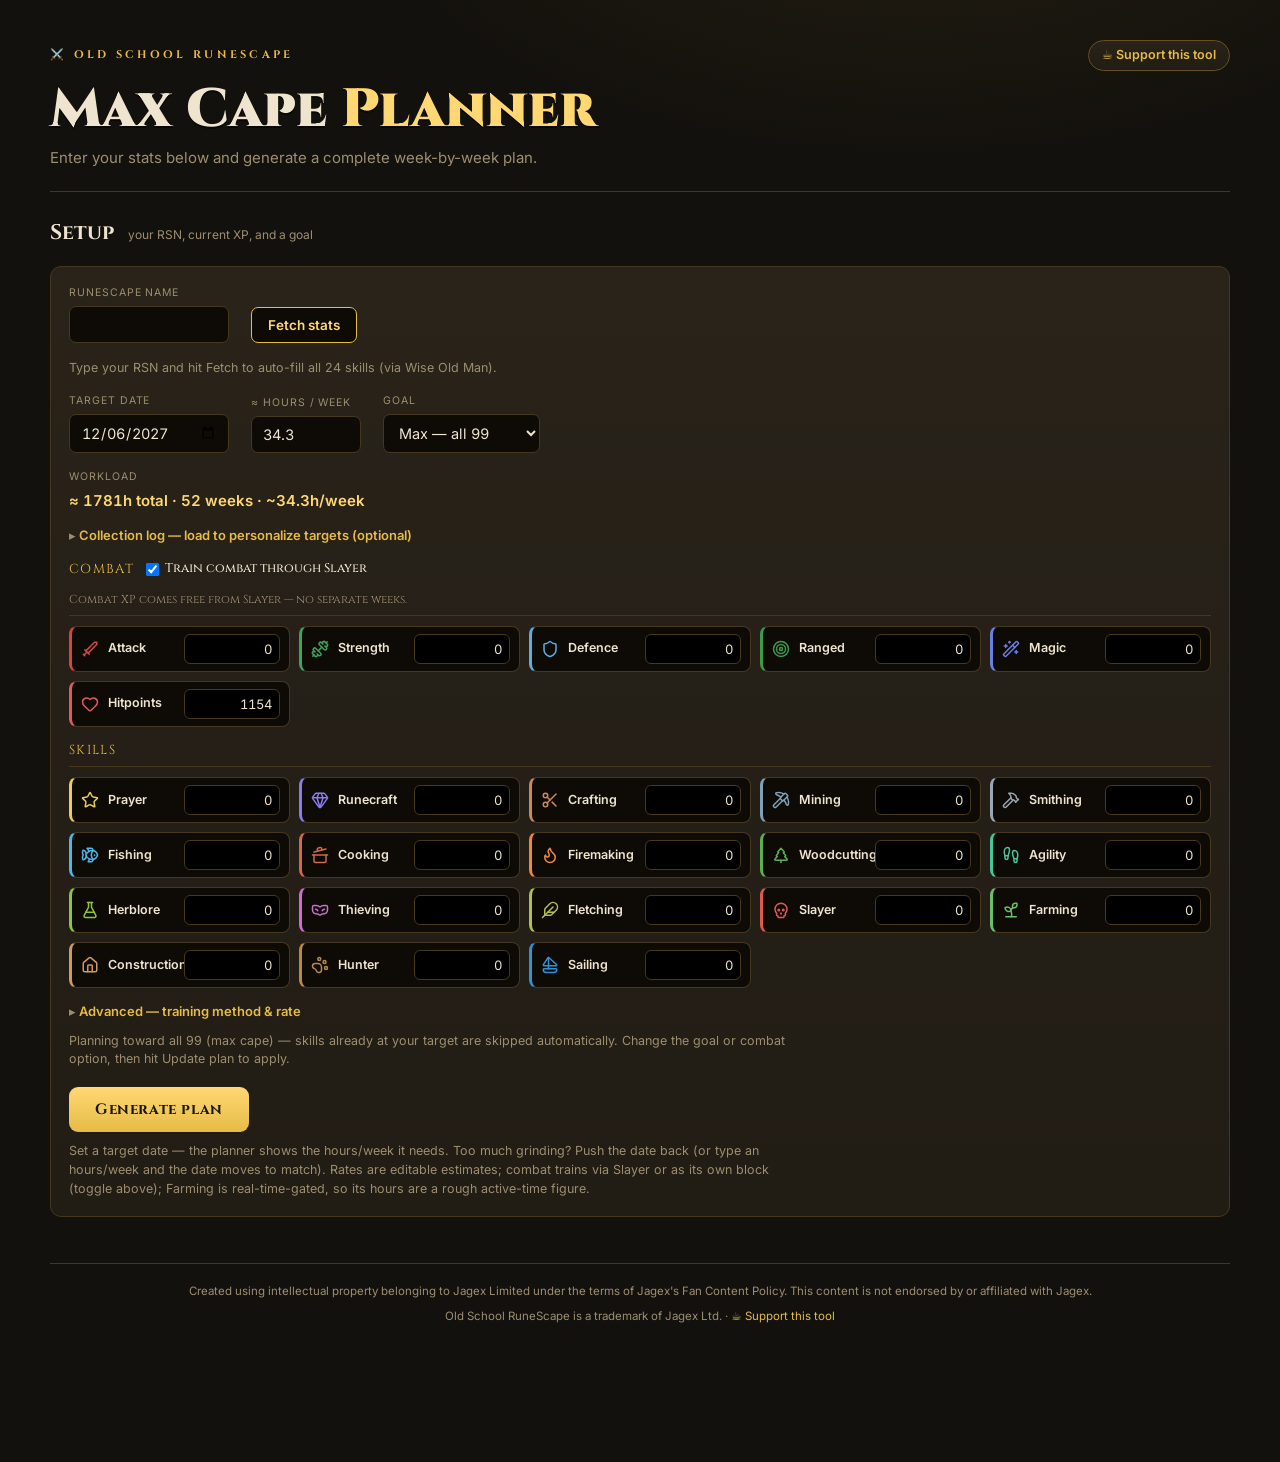
==== commit d02a65c5: "Add custom goals (max/base/custom) and combat training toggle - Goal selector in Setup: Max (all 99)" ====
--- a/maxcape-tracker.html
+++ b/maxcape-tracker.html
@@ -174,6 +174,7 @@
   .pcard .lbl{font-size:10.5px;color:var(--muted);text-transform:uppercase;letter-spacing:.05em}
   .pcard .big{font-size:22px;font-weight:700;color:var(--cream);margin-top:3px;font-variant-numeric:tabular-nums}
   .pcard .big.gain{color:var(--green)}
+  .pcard .waiting{font-size:13px;color:var(--muted);font-style:italic;opacity:.85;margin-top:7px}
   .statuspill{border-radius:var(--radius);padding:12px 15px;font-size:14px;font-weight:600;line-height:1.45;margin:0 0 16px;border:1px solid}
   .statuspill.ok{background:rgba(107,208,107,.09);border-color:rgba(107,208,107,.4);color:var(--green)}
   .statuspill.behind{background:rgba(224,107,90,.09);border-color:rgba(224,107,90,.4);color:var(--red)}
@@ -189,8 +190,10 @@
   .snaprow .t{color:var(--muted)}
   .snaprow .del{margin-left:auto;color:var(--muted);cursor:pointer;font-size:11.5px;border:1px solid var(--edge);border-radius:7px;padding:3px 9px;background:transparent;font-family:inherit}
   .snaprow .del:hover{color:var(--red);border-color:var(--red)}
-  .logbtn{appearance:none;font-family:inherit;font-weight:700;font-size:13px;color:var(--bg);background:var(--gold);border:none;border-radius:9px;padding:9px 17px;cursor:pointer}
-  .logbtn:hover{background:var(--gold-bright)}
+  .loghint{font-size:12px;color:var(--muted);line-height:1.5;margin:2px 0 8px}
+  .logbtn{appearance:none;font-family:inherit;font-weight:600;font-size:12.5px;color:var(--gold);background:transparent;border:1px solid var(--edge-bright);border-radius:9px;padding:8px 15px;cursor:pointer}
+  .logbtn:hover{color:var(--gold-bright);border-color:var(--gold)}
+  .nudge{background:rgba(230,187,70,.12);border:1px solid var(--gold);color:var(--gold-bright);border-radius:var(--radius);padding:10px 14px;font-size:13px;font-weight:600;margin:0 0 12px}
   .clog .card .mini{height:6px;background:#0e0b07;border-radius:10px;overflow:hidden;margin:3px 0 2px;border:1px solid var(--edge)}
   .clog .card .mini i{display:block;height:100%;border-radius:10px;transition:width .25s}
   .clog .card .item.extra{display:none}
@@ -308,6 +311,8 @@
 /* Skill icons from Lucide (lucide.dev), ISC License */
 const ICONS={"attack":"<path d=\"m11 19-6-6\" /> <path d=\"m5 21-2-2\" /> <path d=\"m8 16-4 4\" /> <path d=\"M9.5 17.5 21 6V3h-3L6.5 14.5\" />","strength":"<path d=\"M17.596 12.768a2 2 0 1 0 2.829-2.829l-1.768-1.767a2 2 0 0 0 2.828-2.829l-2.828-2.828a2 2 0 0 0-2.829 2.828l-1.767-1.768a2 2 0 1 0-2.829 2.829z\" /> <path d=\"m2.5 21.5 1.4-1.4\" /> <path d=\"m20.1 3.9 1.4-1.4\" /> <path d=\"M5.343 21.485a2 2 0 1 0 2.829-2.828l1.767 1.768a2 2 0 1 0 2.829-2.829l-6.364-6.364a2 2 0 1 0-2.829 2.829l1.768 1.767a2 2 0 0 0-2.828 2.829z\" /> <path d=\"m9.6 14.4 4.8-4.8\" />","defence":"<path d=\"M20 13c0 5-3.5 7.5-7.66 8.95a1 1 0 0 1-.67-.01C7.5 20.5 4 18 4 13V6a1 1 0 0 1 1-1c2 0 4.5-1.2 6.24-2.72a1.17 1.17 0 0 1 1.52 0C14.51 3.81 17 5 19 5a1 1 0 0 1 1 1z\" />","ranged":"<circle cx=\"12\" cy=\"12\" r=\"10\" /> <circle cx=\"12\" cy=\"12\" r=\"6\" /> <circle cx=\"12\" cy=\"12\" r=\"2\" />","magic":"<path d=\"m21.64 3.64-1.28-1.28a1.21 1.21 0 0 0-1.72 0L2.36 18.64a1.21 1.21 0 0 0 0 1.72l1.28 1.28a1.2 1.2 0 0 0 1.72 0L21.64 5.36a1.2 1.2 0 0 0 0-1.72\" /> <path d=\"m14 7 3 3\" /> <path d=\"M5 6v4\" /> <path d=\"M19 14v4\" /> <path d=\"M10 2v2\" /> <path d=\"M7 8H3\" /> <path d=\"M21 16h-4\" /> <path d=\"M11 3H9\" />","prayer":"<path d=\"M11.525 2.295a.53.53 0 0 1 .95 0l2.31 4.679a2.123 2.123 0 0 0 1.595 1.16l5.166.756a.53.53 0 0 1 .294.904l-3.736 3.638a2.123 2.123 0 0 0-.611 1.878l.882 5.14a.53.53 0 0 1-.771.56l-4.618-2.428a2.122 2.122 0 0 0-1.973 0L6.396 21.01a.53.53 0 0 1-.77-.56l.881-5.139a2.122 2.122 0 0 0-.611-1.879L2.16 9.795a.53.53 0 0 1 .294-.906l5.165-.755a2.122 2.122 0 0 0 1.597-1.16z\" />","runecraft":"<path d=\"M10.5 3 8 9l4 13 4-13-2.5-6\" /> <path d=\"M17 3a2 2 0 0 1 1.6.8l3 4a2 2 0 0 1 .013 2.382l-7.99 10.986a2 2 0 0 1-3.247 0l-7.99-10.986A2 2 0 0 1 2.4 7.8l2.998-3.997A2 2 0 0 1 7 3z\" /> <path d=\"M2 9h20\" />","hitpoints":"<path d=\"M2 9.5a5.5 5.5 0 0 1 9.591-3.676.56.56 0 0 0 .818 0A5.49 5.49 0 0 1 22 9.5c0 2.29-1.5 4-3 5.5l-5.492 5.313a2 2 0 0 1-3 .019L5 15c-1.5-1.5-3-3.2-3-5.5\" />","crafting":"<circle cx=\"6\" cy=\"6\" r=\"3\" /> <path d=\"M8.12 8.12 12 12\" /> <path d=\"M20 4 8.12 15.88\" /> <circle cx=\"6\" cy=\"18\" r=\"3\" /> <path d=\"M14.8 14.8 20 20\" />","mining":"<path d=\"m14 13-8.381 8.38a1 1 0 0 1-3.001-3L11 9.999\" /> <path d=\"M15.973 4.027A13 13 0 0 0 5.902 2.373c-1.398.342-1.092 2.158.277 2.601a19.9 19.9 0 0 1 5.822 3.024\" /> <path d=\"M16.001 11.999a19.9 19.9 0 0 1 3.024 5.824c.444 1.369 2.26 1.676 2.603.278A13 13 0 0 0 20 8.069\" /> <path d=\"M18.352 3.352a1.205 1.205 0 0 0-1.704 0l-5.296 5.296a1.205 1.205 0 0 0 0 1.704l2.296 2.296a1.205 1.205 0 0 0 1.704 0l5.296-5.296a1.205 1.205 0 0 0 0-1.704z\" />","smithing":"<path d=\"m15 12-9.373 9.373a1 1 0 0 1-3.001-3L12 9\" /> <path d=\"m18 15 4-4\" /> <path d=\"m21.5 11.5-1.914-1.914A2 2 0 0 1 19 8.172v-.344a2 2 0 0 0-.586-1.414l-1.657-1.657A6 6 0 0 0 12.516 3H9l1.243 1.243A6 6 0 0 1 12 8.485V10l2 2h1.172a2 2 0 0 1 1.414.586L18.5 14.5\" />","fishing":"<path d=\"M6.5 12c.94-3.46 4.94-6 8.5-6 3.56 0 6.06 2.54 7 6-.94 3.47-3.44 6-7 6s-7.56-2.53-8.5-6Z\" /> <path d=\"M18 12v.5\" /> <path d=\"M16 17.93a9.77 9.77 0 0 1 0-11.86\" /> <path d=\"M7 10.67C7 8 5.58 5.97 2.73 5.5c-1 1.5-1 5 .23 6.5-1.24 1.5-1.24 5-.23 6.5C5.58 18.03 7 16 7 13.33\" /> <path d=\"M10.46 7.26C10.2 5.88 9.17 4.24 8 3h5.8a2 2 0 0 1 1.98 1.67l.23 1.4\" /> <path d=\"m16.01 17.93-.23 1.4A2 2 0 0 1 13.8 21H9.5a5.96 5.96 0 0 0 1.49-3.98\" />","cooking":"<path d=\"M2 12h20\" /> <path d=\"M20 12v8a2 2 0 0 1-2 2H6a2 2 0 0 1-2-2v-8\" /> <path d=\"m4 8 16-4\" /> <path d=\"m8.86 6.78-.45-1.81a2 2 0 0 1 1.45-2.43l1.94-.48a2 2 0 0 1 2.43 1.46l.45 1.8\" />","firemaking":"<path d=\"M12 3q1 4 4 6.5t3 5.5a1 1 0 0 1-14 0 5 5 0 0 1 1-3 1 1 0 0 0 5 0c0-2-1.5-3-1.5-5q0-2 2.5-4\" />","woodcutting":"<path d=\"m17 14 3 3.3a1 1 0 0 1-.7 1.7H4.7a1 1 0 0 1-.7-1.7L7 14h-.3a1 1 0 0 1-.7-1.7L9 9h-.2A1 1 0 0 1 8 7.3L12 3l4 4.3a1 1 0 0 1-.8 1.7H15l3 3.3a1 1 0 0 1-.7 1.7H17Z\" /> <path d=\"M12 22v-3\" />","agility":"<path d=\"M4 16v-2.38C4 11.5 2.97 10.5 3 8c.03-2.72 1.49-6 4.5-6C9.37 2 10 3.8 10 5.5c0 3.11-2 5.66-2 8.68V16a2 2 0 1 1-4 0Z\" /> <path d=\"M20 20v-2.38c0-2.12 1.03-3.12 1-5.62-.03-2.72-1.49-6-4.5-6C14.63 6 14 7.8 14 9.5c0 3.11 2 5.66 2 8.68V20a2 2 0 1 0 4 0Z\" /> <path d=\"M16 17h4\" /> <path d=\"M4 13h4\" />","herblore":"<path d=\"M14 2v6a2 2 0 0 0 .245.96l5.51 10.08A2 2 0 0 1 18 22H6a2 2 0 0 1-1.755-2.96l5.51-10.08A2 2 0 0 0 10 8V2\" /> <path d=\"M6.453 15h11.094\" /> <path d=\"M8.5 2h7\" />","thieving":"<path d=\"M18 11c-1.5 0-2.5.5-3 2\" /> <path d=\"M4 6a2 2 0 0 0-2 2v4a5 5 0 0 0 5 5 8 8 0 0 1 5 2 8 8 0 0 1 5-2 5 5 0 0 0 5-5V8a2 2 0 0 0-2-2h-3a8 8 0 0 0-5 2 8 8 0 0 0-5-2z\" /> <path d=\"M6 11c1.5 0 2.5.5 3 2\" />","fletching":"<path d=\"M12.67 19a2 2 0 0 0 1.416-.588l6.154-6.172a6 6 0 0 0-8.49-8.49L5.586 9.914A2 2 0 0 0 5 11.328V18a1 1 0 0 0 1 1z\" /> <path d=\"M16 8 2 22\" /> <path d=\"M17.5 15H9\" />","slayer":"<path d=\"m12.5 17-.5-1-.5 1h1z\" /> <path d=\"M15 22a1 1 0 0 0 1-1v-1a2 2 0 0 0 1.56-3.25 8 8 0 1 0-11.12 0A2 2 0 0 0 8 20v1a1 1 0 0 0 1 1z\" /> <circle cx=\"15\" cy=\"12\" r=\"1\" /> <circle cx=\"9\" cy=\"12\" r=\"1\" />","farming":"<path d=\"M14 9.536V7a4 4 0 0 1 4-4h1.5a.5.5 0 0 1 .5.5V5a4 4 0 0 1-4 4 4 4 0 0 0-4 4c0 2 1 3 1 5a5 5 0 0 1-1 3\" /> <path d=\"M4 9a5 5 0 0 1 8 4 5 5 0 0 1-8-4\" /> <path d=\"M5 21h14\" />","construction":"<path d=\"M15 21v-8a1 1 0 0 0-1-1h-4a1 1 0 0 0-1 1v8\" /> <path d=\"M3 10a2 2 0 0 1 .709-1.528l7-6a2 2 0 0 1 2.582 0l7 6A2 2 0 0 1 21 10v9a2 2 0 0 1-2 2H5a2 2 0 0 1-2-2z\" />","hunter":"<circle cx=\"11\" cy=\"4\" r=\"2\" /> <circle cx=\"18\" cy=\"8\" r=\"2\" /> <circle cx=\"20\" cy=\"16\" r=\"2\" /> <path d=\"M9 10a5 5 0 0 1 5 5v3.5a3.5 3.5 0 0 1-6.84 1.045Q6.52 17.48 4.46 16.84A3.5 3.5 0 0 1 5.5 10Z\" />","sailing":"<path d=\"M10 2v15\" /> <path d=\"M7 22a4 4 0 0 1-4-4 1 1 0 0 1 1-1h16a1 1 0 0 1 1 1 4 4 0 0 1-4 4z\" /> <path d=\"M9.159 2.46a1 1 0 0 1 1.521-.193l9.977 8.98A1 1 0 0 1 20 13H4a1 1 0 0 1-.824-1.567z\" />"};
 const XP99=13034431;
+const XPTBL=(function(){const a=[0,0];let pts=0;for(let l=1;l<99;l++){pts+=Math.floor(l+300*Math.pow(2,l/7));a[l+1]=Math.floor(pts/4);}return a;})();
+ICONS.combat='<polyline points="14.5 17.5 3 6 3 3 6 3 17.5 14.5"/><line x1="13" x2="19" y1="19" y2="13"/><line x1="16" x2="20" y1="16" y2="20"/><line x1="19" x2="21" y1="21" y2="19"/><polyline points="14.5 6.5 18 3 21 3 21 6 17.5 9.5"/><line x1="5" x2="9" y1="14" y2="18"/><line x1="7" x2="4" y1="17" y2="20"/><line x1="3" x2="5" y1="19" y2="21"/>';
 const COMBAT=["attack","strength","defence","ranged","magic","hitpoints"];
 const COMBAT_RATE=300000;
 // name, color, kind, rate(for skill), method
@@ -357,7 +362,8 @@
  farming:[["Tree + fruit-tree runs",400000],["Hardwood + tree runs",350000],["Herb runs",300000]],
  construction:[["Mahogany tables",750000],["Oak larders (cheap)",350000],["Mahogany Homes",280000]],
  hunter:[["Black chinchompas",260000],["Red chinchompas",200000],["Maniacal monkeys",140000],["Birdhouses (passive)",100000]],
- sailing:[["Barracuda Trials",160000],["Sea Charting / courier",110000],["Shipwreck Salvaging (AFK)",80000]]
+ sailing:[["Barracuda Trials",160000],["Sea Charting / courier",110000],["Shipwreck Salvaging (AFK)",80000]],
+ combat:[["NMZ (afk)",300000],["NMZ (overloads/flicking)",520000],["Chinning - maniacal monkeys",750000],["Sand crabs / ammonite (afk)",90000]]
 };
 const DEFAULT_XP={attack:0,strength:0,defence:0,ranged:0,magic:0,hitpoints:1154,prayer:0,runecraft:0,crafting:0,mining:0,smithing:0,fishing:0,cooking:0,firemaking:0,woodcutting:0,agility:0,herblore:0,thieving:0,fletching:0,slayer:0,farming:0,construction:0,hunter:0,sailing:0};
 const IMG={};ORDER.forEach(k=>IMG[k]="https://oldschool.runescape.wiki/images/"+SKILLS[k].name+"_icon.png");
@@ -379,7 +385,9 @@
 };
 const MON=["Jan","Feb","Mar","Apr","May","Jun","Jul","Aug","Sep","Oct","Nov","Dec"];
 const KEY="maxcape_state_v5";
-let state={cfg:{},plan:null,done:{},log:{},history:[]};
+function freshState(){return {cfg:{},plan:null,done:{},log:{},history:[]};}
+let state=freshState();
+let planStale=false;
 let mem=null;
 const LS=(function(){try{localStorage.setItem("__mc_t","1");localStorage.removeItem("__mc_t");return true;}catch(e){return false;}})();
 const WS=(typeof window!=="undefined"&&window.storage&&typeof window.storage.get==="function");
@@ -387,19 +395,29 @@
 function persistNow(){const str=JSON.stringify(state);if(LS){try{localStorage.setItem(KEY,str);return;}catch(e){}}if(WS){try{window.storage.set(KEY,str);return;}catch(e){}}mem=str;}
 let st=null;function save(){clearTimeout(st);st=setTimeout(persistNow,250);}
 function wipeStore(){if(LS){try{localStorage.removeItem(KEY);}catch(e){}}if(WS){try{window.storage.delete(KEY);}catch(e){}}mem=null;}
+const COMBAT5=["attack","strength","defence","ranged","magic"]; /* HP excluded - derived */
+const COMBATMETA={name:"Combat",color:"#d0493c"};
+function meta(k){return k==="combat"?COMBATMETA:SKILLS[k];}
+function lvlXP(l){l=Math.max(1,Math.min(99,Math.round(l)));return XPTBL[l];}
+function targetLvlXP(k){const g=state.cfg.goal||{type:"max"};if(g.type==="custom"&&g.targets&&g.targets[k]!=null)return lvlXP(g.targets[k]);if(g.type==="base"&&g.level)return lvlXP(g.level);return XP99;}
+function skillCur(k){return k==="combat"?COMBAT5.reduce((a,s)=>a+num(state.cfg.xp[s]),0):num(state.cfg.xp[k]);}
+function skillTarget(k){return k==="combat"?COMBAT5.reduce((a,s)=>a+targetLvlXP(s),0):targetLvlXP(k);}
+function skillRem(k){return Math.max(0,skillTarget(k)-skillCur(k));}
+function goalLabel(){const g=state.cfg.goal||{type:"max"};return g.type==="base"?("base "+(g.level||80)):(g.type==="custom"?"custom targets":"all 99 (max cape)");}
+function markStale(){if(state.plan&&!state.plan.empty){planStale=true;const n=document.getElementById("planNudge");if(n)n.style.display="";}}
 
 function el(t,c,h){const e=document.createElement(t);if(c)e.className=c;if(h!=null)e.innerHTML=h;return e;}
 function fmt(n){n=Math.round(n);if(n>=1e6)return (n/1e6).toFixed(2).replace(/\.?0+$/,'')+'M';if(n>=1e3)return Math.round(n/1e3)+'K';return ''+n;}
 function num(s){if(s==null)return 0;s=(''+s).trim().toLowerCase().replace(/,/g,'').replace(/\s/g,'');if(s==='')return 0;let m=1;if(s.endsWith('m')){m=1e6;s=s.slice(0,-1);}else if(s.endsWith('k')){m=1e3;s=s.slice(0,-1);}const n=parseFloat(s);return isNaN(n)?0:Math.max(0,Math.round(n*m));}
-function iconSVG(k,sz){return '<img class="ico-img" src="'+IMG[k]+'" width="'+sz+'" height="'+sz+'" alt="" loading="lazy" decoding="async" onerror="iconFallback(this,&quot;'+k+'&quot;,'+sz+')">';}
+function iconSVG(k,sz){if(k==="combat")return '<svg class="ico-img" width="'+sz+'" height="'+sz+'" viewBox="0 0 24 24" fill="none" stroke="currentColor" stroke-width="2" stroke-linecap="round" stroke-linejoin="round">'+ICONS.combat+'</svg>';return '<img class="ico-img" src="'+IMG[k]+'" width="'+sz+'" height="'+sz+'" alt="" loading="lazy" decoding="async" onerror="iconFallback(this,&quot;'+k+'&quot;,'+sz+')">';}
 function vecSVG(k,sz){return '<svg viewBox="0 0 24 24" width="'+sz+'" height="'+sz+'" fill="none" stroke="currentColor" stroke-width="2" stroke-linecap="round" stroke-linejoin="round" aria-hidden="true">'+ICONS[k]+'</svg>';}
 function iconFallback(img,k,sz){img.outerHTML=vecSVG(k,sz);}
-function icoSpan(k,sz){return '<span class="ico" style="color:'+SKILLS[k].color+'">'+iconSVG(k,sz)+'</span>';}
+function icoSpan(k,sz){return '<span class="ico" style="color:'+meta(k).color+'">'+iconSVG(k,sz)+'</span>';}
 function fmtDate(d){return d.getDate()+" "+MON[d.getMonth()]+" "+String(d.getFullYear()).slice(2);}
 function todayMid(){const d=new Date();d.setHours(0,0,0,0);return d;}
 function isoDate(d){return d.getFullYear()+"-"+String(d.getMonth()+1).padStart(2,"0")+"-"+String(d.getDate()).padStart(2,"0");}
 function weeksFromDate(ds){const d=new Date(ds+"T00:00:00");return Math.max(1,Math.floor((d-todayMid())/(7*864e5)));}
-function computeHours(){const c=state.cfg;const hours={};let totalHours=0,totalRemXP=0;SCHED.forEach(k=>{const rem=Math.max(0,XP99-num(c.xp[k]));if(rem>0){const r=Math.max(1,num(c.rate[k])||SKILLS[k].rate);hours[k]=rem/r;totalHours+=hours[k];totalRemXP+=rem;}});let combatRem=0;["attack","strength","defence","ranged","magic"].forEach(k=>combatRem+=Math.max(0,XP99-num(c.xp[k])));const slayerRem=Math.max(0,XP99-num(c.xp.slayer));const uncovered=Math.max(0,combatRem-slayerRem*4);let combatNote;if(combatRem<=0)combatNote="All combat skills are already 99.";else if(uncovered<=0)combatNote="Combat (~"+fmt(combatRem)+" XP) rides along with Slayer (~"+fmt(slayerRem*4)+" combat XP from your "+fmt(slayerRem)+" Slayer XP).";else{const eh=uncovered/COMBAT_RATE;if(hours.slayer==null){hours.slayer=0;totalRemXP+=slayerRem;}hours.slayer+=eh;totalHours+=eh;combatNote="Slayer covers most combat; ~"+fmt(uncovered)+" XP needs dedicated combat (NMZ), folded into Slayer (~"+Math.round(eh)+"h).";}return {hours,totalHours,totalRemXP,combatNote};}
+function computeHours(){const c=state.cfg;const hours={};let totalHours=0,totalRemXP=0;SCHED.forEach(k=>{const rem=skillRem(k);if(rem>0){const r=Math.max(1,num(c.rate[k])||SKILLS[k].rate);hours[k]=rem/r;totalHours+=hours[k];totalRemXP+=rem;}});const combatRem=COMBAT5.reduce((a,k)=>a+Math.max(0,targetLvlXP(k)-num(c.xp[k])),0);const cr=Math.max(1,num(c.rate.combat)||COMBAT_RATE);let combatNote;if(combatRem<=0){combatNote="Combat skills are already at goal.";}else if(c.combatViaSlayer===false){hours.combat=combatRem/cr;totalHours+=hours.combat;totalRemXP+=combatRem;combatNote="Combat is its own scheduled block ("+methodLabel("combat")+"), ~"+Math.round(hours.combat)+"h total.";}else{const slayerRem=Math.max(0,targetLvlXP("slayer")-num(c.xp.slayer));const uncovered=Math.max(0,combatRem-slayerRem*4);if(uncovered<=0)combatNote="Combat (~"+fmt(combatRem)+" XP) rides along with Slayer (~"+fmt(slayerRem*4)+" combat XP from your "+fmt(slayerRem)+" Slayer XP).";else{const eh=uncovered/cr;if(hours.slayer==null){hours.slayer=0;totalRemXP+=Math.max(0,skillRem("slayer"));}hours.slayer+=eh;totalHours+=eh;combatNote="Slayer covers most combat; ~"+fmt(uncovered)+" XP needs dedicated combat, folded into Slayer (~"+Math.round(eh)+"h).";}}return {hours,totalHours,totalRemXP,combatNote};}
 function updateSum(th,w,hpw){const e=document.getElementById("liveSum");if(e)e.innerHTML="\u2248 "+Math.round(th)+"h total \u00b7 "+w+" weeks \u00b7 ~"+(Math.round(hpw*10)/10)+"h/week"+(hpw>40?' <span style="color:var(--red)">(heavy \u2014 push the date back)</span>':"");}
 function syncFromDate(){const {totalHours}=computeHours();const w=weeksFromDate(state.cfg.date);const hpw=totalHours/w;state.cfg.hpw=Math.round(hpw*10)/10;const hi=document.getElementById("hpwInput");if(hi&&document.activeElement!==hi)hi.value=state.cfg.hpw;updateSum(totalHours,w,hpw);}
 function syncFromHpw(val){const hpw=Math.max(1,num(val)||1);const {totalHours}=computeHours();const w=Math.max(1,Math.ceil(totalHours/hpw));const d=new Date(todayMid().getTime()+w*7*864e5);state.cfg.date=isoDate(d);state.cfg.hpw=hpw;const di=document.getElementById("dateInput");if(di&&document.activeElement!==di)di.value=state.cfg.date;updateSum(totalHours,w,hpw);}
@@ -510,6 +528,10 @@
   if(!c.xp)c.xp=Object.assign({},DEFAULT_XP);
   if(!c.rate)c.rate={};if(!c.method)c.method={};
   SCHED.forEach(k=>{if(c.rate[k]==null)c.rate[k]=METHODS[k][0][1];if(c.method[k]==null){const m=METHODS[k].find(x=>x[1]===num(c.rate[k]));c.method[k]=m?m[0]:"Custom";}});
+  if(c.rate.combat==null)c.rate.combat=METHODS.combat[0][1];
+  if(c.method.combat==null)c.method.combat=METHODS.combat[0][0];
+  if(!c.goal)c.goal={type:"max",level:80,targets:{}};
+  if(c.combatViaSlayer==null)c.combatViaSlayer=true;
   if(c.rsn==null)c.rsn="";
   if(!c.mode)c.mode="hours";
   if(c.hpw==null)c.hpw=16;
@@ -553,7 +575,7 @@
   const weeks=seq.map((sk,i)=>[fmtDate(new Date(start.getTime()+i*7*864e5)),sk]);
   const finish=new Date(start.getTime()+totalWeeks*7*864e5);
   state.plan={weeks,skillWeeks:sw,start:start.getTime(),totalHours,hpw,totalWeeks,finish:fmtDate(finish),infeasible,warnMsg,combatNote,totalRemXP,hours};
-  state.done={};save();renderAll();
+  state.done={};planStale=false;save();renderAll();
   document.getElementById("trackerWrap").scrollIntoView({behavior:"smooth",block:"start"});
 }
 
@@ -573,8 +595,15 @@
   hInput.addEventListener("input",()=>{syncFromHpw(hInput.value);save();});
   r1.appendChild(field("Target date",dInput));
   r1.appendChild(field("\u2248 Hours / week",hInput));
+  const goalSel=document.createElement("select");goalSel.className="msel";
+  [["max","Max \u2014 all 99"],["base","Base level"],["custom","Custom per skill"]].forEach(function(o){const op=document.createElement("option");op.value=o[0];op.textContent=o[1];goalSel.appendChild(op);});
+  goalSel.value=(c.goal&&c.goal.type)||"max";
+  goalSel.addEventListener("change",function(){c.goal.type=goalSel.value;save();if(state.plan&&!state.plan.empty)planStale=true;renderSetup();});
+  r1.appendChild(field("Goal",goalSel));
+  if(c.goal.type==="base"){const lvlInp=inputEl("number",c.goal.level||80,null,"90px");lvlInp.min=2;lvlInp.max=99;lvlInp.addEventListener("input",function(){c.goal.level=Math.max(2,Math.min(99,num(lvlInp.value)||80));save();markStale();syncFromDate();});r1.appendChild(field("Base level",lvlInp));}
   const sumEl=el("div","fld");sumEl.style.flexBasis="100%";sumEl.innerHTML='<label>Workload</label><div id="liveSum" style="color:var(--gold-bright);font-weight:600;font-variant-numeric:tabular-nums">\u2014</div>';r1.appendChild(sumEl);
   box.appendChild(r1);
+  if(c.goal.type==="custom"){const tg=c.goal.targets||(c.goal.targets={});const cdet=el("details","adv");cdet.open=true;cdet.style.marginBottom="14px";cdet.appendChild(el("summary",null,"Custom targets \u2014 set a level per skill"));const cgrid=el("div");cgrid.style.cssText="display:grid;grid-template-columns:repeat(auto-fill,minmax(150px,1fr));gap:8px;margin-top:10px";ORDER.forEach(function(k){const row=el("div","srow");row.style.setProperty("--c",SKILLS[k].color);row.innerHTML=icoSpan(k,16)+'<span class="nm" style="flex:1;min-width:0">'+SKILLS[k].name+'</span>';const li=inputEl("number",tg[k]!=null?tg[k]:99,null,"60px");li.min=2;li.max=99;li.addEventListener("input",function(){tg[k]=Math.max(2,Math.min(99,num(li.value)||99));save();markStale();syncFromDate();});row.appendChild(li);cgrid.appendChild(row);});cdet.appendChild(cgrid);box.appendChild(cdet);}
   const cld=el("details","adv");cld.style.marginBottom="14px";
   cld.appendChild(el("summary",null,"Collection log — load to personalize targets (optional)"));
   const cbody=el("div");cbody.style.marginTop="10px";
@@ -589,7 +618,12 @@
   cbody.appendChild(gstat);cld.appendChild(cbody);box.appendChild(cld);
   updateTplLink();
 
-  box.appendChild(el("div","grp","Combat \u2014 trained via Slayer"));
+  const cbHead=el("div","grp");cbHead.style.cssText="display:flex;align-items:center;gap:12px;flex-wrap:wrap";cbHead.innerHTML="<span>Combat</span>";
+  const cbLbl=document.createElement("label");cbLbl.style.cssText="display:inline-flex;align-items:center;gap:6px;font-size:12.5px;color:var(--cream);font-weight:500;text-transform:none;letter-spacing:0;cursor:pointer";
+  const cbIn=document.createElement("input");cbIn.type="checkbox";cbIn.checked=c.combatViaSlayer!==false;cbIn.addEventListener("change",function(){c.combatViaSlayer=cbIn.checked;save();if(state.plan&&!state.plan.empty)planStale=true;renderSetup();});
+  cbLbl.appendChild(cbIn);cbLbl.appendChild(document.createTextNode("Train combat through Slayer"));cbHead.appendChild(cbLbl);
+  const cbCap=el("div");cbCap.style.cssText="font-size:11.5px;color:var(--muted);text-transform:none;letter-spacing:0;flex-basis:100%";cbCap.textContent=c.combatViaSlayer!==false?"Combat XP comes free from Slayer \u2014 no separate weeks.":"Combat gets its own weeks; pick its method in Advanced below.";cbHead.appendChild(cbCap);
+  box.appendChild(cbHead);
   const cg=el("div","skillsform");COMBAT.forEach(k=>cg.appendChild(srow(k,false)));box.appendChild(cg);
   box.appendChild(el("div","grp","Skills"));
   const sg=el("div","skillsform");SCHED.forEach(k=>sg.appendChild(srow(k,false)));box.appendChild(sg);
@@ -608,20 +642,23 @@
     rateInp.addEventListener("input",()=>{c.rate[k]=num(rateInp.value);c.method[k]="Custom";sel.value="custom";save();syncFromDate();if(state.plan&&!state.plan.empty)refresh();});
     row.appendChild(sel);row.appendChild(rateInp);rg.appendChild(row);
   });
+  if(c.combatViaSlayer===false){var ck2="combat",crow=el("div","srow");crow.style.setProperty("--c",meta(ck2).color);crow.innerHTML=icoSpan(ck2,18)+'<span class="nm" style="flex:0 0 auto;min-width:74px">'+meta(ck2).name+'</span>';var csel=document.createElement("select");csel.className="msel";METHODS.combat.forEach(function(m,i){var o=document.createElement("option");o.value=i;o.textContent=m[0]+" \u00b7 "+fmt(m[1])+"/hr";csel.appendChild(o);});var coc=document.createElement("option");coc.value="custom";coc.textContent="Custom rate";csel.appendChild(coc);var crate=inputEl("text",c.rate[ck2],null,"82px","numeric");var cidx=METHODS.combat.findIndex(function(m){return m[0]===c.method[ck2];});csel.value=cidx>=0?String(cidx):"custom";csel.addEventListener("change",function(){if(csel.value!=="custom"){var m=METHODS.combat[+csel.value];c.rate[ck2]=m[1];c.method[ck2]=m[0];crate.value=m[1];}else{c.method[ck2]="Custom";}save();syncFromDate();if(state.plan&&!state.plan.empty)refresh();});crate.addEventListener("input",function(){c.rate[ck2]=num(crate.value);c.method[ck2]="Custom";csel.value="custom";save();syncFromDate();if(state.plan&&!state.plan.empty)refresh();});crow.appendChild(csel);crow.appendChild(crate);rg.appendChild(crow);}
   det.appendChild(rg);box.appendChild(det);
 
+  box.appendChild(el("div","note","Planning toward "+goalLabel()+" \u2014 skills already at your target are skipped automatically. Change the goal or combat option, then hit Update plan to apply."));
+  const nudge=el("div","nudge");nudge.id="planNudge";nudge.textContent="\u26a0 Goal or combat options changed \u2014 hit Update plan to apply them to your schedule.";nudge.style.display=(planStale&&state.plan&&!state.plan.empty)?"":"none";box.appendChild(nudge);
   const btn=el("button","genbtn",state.plan?"Update plan":"Generate plan");btn.onclick=generate;box.appendChild(btn);
-  box.appendChild(el("div","note","Set a target date \u2014 the planner shows the hours/week it needs. Too much grinding? Push the date back (or type an hours/week and the date moves to match). Rates are editable estimates; combat rides along with Slayer; Farming is real-time-gated, so its hours are a rough active-time figure."));
+  box.appendChild(el("div","note","Set a target date \u2014 the planner shows the hours/week it needs. Too much grinding? Push the date back (or type an hours/week and the date moves to match). Rates are editable estimates; combat trains via Slayer or as its own block (toggle above); Farming is real-time-gated, so its hours are a rough active-time figure."));
   syncFromDate();
 }
 function field(label,input){const f=el("div","fld");f.appendChild(el("label",null,label));f.appendChild(input);return f;}
 function inputEl(type,val,on,w,mode){const i=document.createElement("input");i.type=type;if(w)i.style.width=w;if(mode)i.inputMode=mode;else if(type==="number")i.inputMode="numeric";if(type==="text"&&!mode){i.autocapitalize="off";i.autocomplete="off";i.spellcheck=false;}i.value=val==null?"":val;if(on)i.addEventListener("input",()=>on(i.value));return i;}
 function srow(k){
   const row=el("div","srow");row.style.setProperty("--c",SKILLS[k].color);
-  row.innerHTML=icoSpan(k,18)+'<span class="nm">'+SKILLS[k].name+'<small class="m99" style="display:none">99 \u2713</small></span>';
+  row.innerHTML=icoSpan(k,18)+'<span class="nm">'+SKILLS[k].name+'<small class="m99" style="display:none">\u2713</small></span>';
   const small=row.querySelector(".m99");
   const inp=inputEl("text",state.cfg.xp[k],null,"96px","numeric");
-  function upd(){const is99=num(inp.value)>=XP99;row.classList.toggle("maxed",is99);small.style.display=is99?"":"none";}
+  function upd(){const is99=num(inp.value)>=targetLvlXP(k);row.classList.toggle("maxed",is99);small.style.display=is99?"":"none";}
   inp.addEventListener("input",()=>{state.cfg.xp[k]=num(inp.value);save();syncFromDate();upd();});
   row.appendChild(inp);upd();return row;
 }
@@ -629,7 +666,7 @@
 /* ---------- tracker ---------- */
 function planWeekNums(key){const a=[];state.plan.weeks.forEach((w,i)=>{if(w[1]===key)a.push(i+1);});return a;}
 function calc(key){
-  const wns=planWeekNums(key),cur=num(state.cfg.xp[key]),rem=Math.max(0,XP99-cur);
+  const wns=planWeekNums(key),cur=skillCur(key),rem=skillRem(key);
   const doneCount=wns.filter(wn=>state.done[wn]).length,weeksLeft=wns.length-doneCount;
   return {wns,cur,rem,weeksLeft,doneCount,total:wns.length,target:(rem>0&&weeksLeft>0)?rem/weeksLeft:0,behind:rem>0&&weeksLeft===0};
 }
@@ -640,7 +677,7 @@
   // skill grid
   const g=document.getElementById("skillgrid");g.innerHTML="";
   Object.keys(p.skillWeeks).forEach(k=>{
-    const s=SKILLS[k],c=el("div","skill");c.dataset.k=k;c.style.setProperty("--c",s.color);
+    const s=meta(k),c=el("div","skill");c.dataset.k=k;c.style.setProperty("--c",s.color);
     c.innerHTML='<div class="row1">'+icoSpan(k,20)+'<span class="sname">'+s.name+'</span><span class="wk" data-wk></span></div>'
       +'<div class="smeth" data-meth></div>'
       +'<input class="cur" type="text" inputmode="numeric">'
@@ -654,7 +691,7 @@
   const t=document.getElementById("timeline");t.innerHTML="";Object.keys(weekEls).forEach(k=>delete weekEls[k]);
   let curKey=null,ww=null;
   p.weeks.forEach((row,i)=>{
-    const wn=i+1,[date,key]=row,s=SKILLS[key],parts=date.split(" "),mk=parts[1]+parts[2];
+    const wn=i+1,[date,key]=row,s=meta(key),parts=date.split(" "),mk=parts[1]+parts[2];
     if(mk!==curKey){curKey=mk;const grp=el("div","phasegroup");grp.appendChild(el("div","monthbar",parts[1]+" 20"+parts[2]));ww=el("div","weeks");grp.appendChild(ww);t.appendChild(grp);}
     const w=el("div","week");w.style.setProperty("--c",s.color);
     w.innerHTML='<div class="wn">WEEK '+wn+' \u00b7 '+date+'</div>'+icoSpan(key,26).replace('class="ico"','class="ico" style="justify-content:center;color:'+s.color+'"')+'<div class="ws">'+s.name+'</div><div class="wgoal" data-goal></div><div class="wsub" data-sub>this week</div><div class="wbreak" data-break></div>';
@@ -711,7 +748,7 @@
     if(state.done[wn]){ref.card.classList.add("done");ref.goal.textContent="done";ref.sub.textContent="";ref.brk.textContent="";}
     else if(sc.rem<=0){ref.card.classList.add("flex");ref.goal.textContent="Maxed";ref.sub.textContent="flex week";ref.brk.textContent="train anything";}
     else{ref.goal.textContent=fmt(sc.target)+" XP";ref.sub.textContent="this week";ref.brk.textContent=perDay(sc.target)+"/day \u00b7 "+perHr(sc.target)+"/hr";}});
-  document.querySelectorAll(".skill").forEach(card=>{const k=card.dataset.k,sc=cache[k];card.querySelector("[data-wk]").textContent=sc.doneCount+"/"+sc.total+" done";card.querySelector("[data-rem]").textContent=fmt(sc.rem);card.querySelector("[data-tgt]").textContent=sc.rem<=0?"done":(sc.behind?"\u2014":fmt(sc.target));card.querySelector("[data-bar]").style.width=Math.min(100,sc.cur/XP99*100)+"%";const me=card.querySelector("[data-meth]");if(me)me.textContent=methodLabel(k);card.classList.toggle("maxed",sc.rem<=0);});
+  document.querySelectorAll(".skill").forEach(card=>{const k=card.dataset.k,sc=cache[k];card.querySelector("[data-wk]").textContent=sc.doneCount+"/"+sc.total+" done";card.querySelector("[data-rem]").textContent=fmt(sc.rem);card.querySelector("[data-tgt]").textContent=sc.rem<=0?"done":(sc.behind?"\u2014":fmt(sc.target));card.querySelector("[data-bar]").style.width=Math.min(100,sc.cur/skillTarget(k)*100)+"%";const me=card.querySelector("[data-meth]");if(me)me.textContent=methodLabel(k);card.classList.toggle("maxed",sc.rem<=0);});
   let remTotal=0,maxed=0,nsk=Object.keys(p.skillWeeks).length;Object.keys(p.skillWeeks).forEach(k=>{remTotal+=cache[k].rem;if(cache[k].rem<=0)maxed++;});
   const pct=p.totalRemXP>0?Math.min(100,(p.totalRemXP-remTotal)/p.totalRemXP*100):100;
   document.getElementById("heroMeta").classList.remove("hidden");
@@ -725,19 +762,19 @@
   const hpwTxt="~"+(Math.round(p.hpw*10)/10)+"h/week";
   document.getElementById("heroSub").innerHTML=p.totalWeeks+"-week plan \u00b7 "+hpwTxt+" \u00b7 <b>"+goalWord+"</b>"+(p.warnMsg?' &nbsp;<span style="color:var(--gold-bright)">\u26a0 '+p.warnMsg+'</span>':'');
   // this week
-  const [cd,ck]=p.weeks[cw-1],csc=cache[ck],cs=SKILLS[ck];
+  const [cd,ck]=p.weeks[cw-1],csc=cache[ck],cs=meta(ck);
   const gn=csc.rem<=0?"Maxed":fmt(csc.target);
-  const cwRate=Math.max(1,num(state.cfg.rate[ck])||SKILLS[ck].rate||1);
+  const cwRate=Math.max(1,num(state.cfg.rate[ck])||meta(ck).rate||COMBAT_RATE);
   const cwHrs=csc.rem>0?csc.target/cwRate:0;
   const cwHrsTxt=csc.rem>0?'<div class="lbl" style="margin-top:3px;color:var(--cream)">\u2248 '+(cwHrs>=10?Math.round(cwHrs):cwHrs.toFixed(1))+'h this week</div>':'';
   const meta=csc.rem<=0?"this skill is done \u2014 train anything":(csc.behind?"no weeks left \u2014 "+fmt(csc.rem)+" to go":methodLabel(ck)+" \u00b7 "+fmt(csc.rem)+" over "+csc.weeksLeft+" wk"+(csc.weeksLeft===1?"":"s"));
   const tw=document.getElementById("thisweek");tw.style.setProperty("--c",cs.color);
-  tw.innerHTML=icoSpan(ck,34).replace('class="ico"','class="ico" style="color:'+cs.color+'"')+'<div><div class="lbl">This week \u00b7 Week '+cw+' \u00b7 '+cd+'</div><div class="sk">'+cs.name+'</div></div><div style="margin-left:auto;text-align:right"><div class="lbl">Goal</div><div class="goal">'+gn+'</div>'+cwHrsTxt+'</div><div class="meta">'+meta+(p.combatNote&&ck==="slayer"?" \u2014 "+p.combatNote:"")+'</div>';
+  tw.innerHTML=icoSpan(ck,34).replace('class="ico"','class="ico" style="color:'+cs.color+'"')+'<div><div class="lbl">This week \u00b7 Week '+cw+' \u00b7 '+cd+'</div><div class="sk">'+cs.name+'</div></div><div style="margin-left:auto;text-align:right"><div class="lbl">Goal</div><div class="goal">'+gn+'</div>'+cwHrsTxt+'</div><div class="meta">'+meta+(p.combatNote&&(ck==="slayer"||ck==="combat")?" \u2014 "+p.combatNote:"")+'</div>';
 }
 function logCount(k,total){const got=Array.from({length:total}).filter((_,i)=>state.log[k+i]).length;const n=document.querySelector('[data-cnt="'+k+'"]');if(n)n.textContent=got+" / "+total+" logged";logCountAll();}
 function logCountAll(){const n=document.getElementById("logcount");if(!n)return;const cd=state.cfg.clogData;if(cd&&cd.finished!=null){n.textContent=cd.finished+(cd.available?" / "+cd.available:"")+" logged";}else{n.textContent=Object.values(state.log).filter(Boolean).length+" logged";}}
 
-function snapStats(){return {total:ORDER.reduce((a,k)=>a+num(state.cfg.xp[k]),0),rem:ORDER.reduce((a,k)=>a+Math.max(0,XP99-num(state.cfg.xp[k])),0)};}
+function snapStats(){return {total:ORDER.reduce((a,k)=>a+num(state.cfg.xp[k]),0),rem:ORDER.reduce((a,k)=>a+Math.max(0,targetLvlXP(k)-num(state.cfg.xp[k])),0)};}
 function snapshotProgress(){
   if(!Array.isArray(state.history))state.history=[];
   const d=isoDate(todayMid()),s=snapStats();
@@ -777,7 +814,7 @@
   const hist=Array.isArray(state.history)?state.history.slice():[];
   const live=snapStats();
   if(hist.length===0){
-    box.innerHTML='<p class="hint">No snapshots yet. Enter your RSN and hit <b>Fetch stats</b> (or use <b>Log today</b> below) \u2014 each one records where you are so you can watch your gains and pace here. Update weekly to keep the chart growing.</p><button class="logbtn" id="logToday">Log today\u2019s progress</button>';
+    box.innerHTML='<p class="hint">No snapshots yet. Go to <b>Setup</b> and hit <b>Fetch stats</b> \u2014 that records a snapshot automatically, and each weekly update builds your gains, pace and chart here. Only use the manual button below if you type your XP in by hand.</p><button class="logbtn" id="logToday">Log today manually</button>';
     const b=document.getElementById("logToday");if(b)b.onclick=logTodayClick;return;
   }
   const latest=hist[hist.length-1],remNow=live.rem,ms=864e5,latestT=Date.parse(latest.date);
@@ -797,27 +834,27 @@
     else{pill="behind";txt="Behind pace \u2014 at "+fmt(rate)+" XP/week you\u2019d max around "+fmtDate(eta)+". You need ~"+fmt(reqWk)+" XP/week to hit your target date.";}
   }
   let html='<div class="prow">';
-  html+='<div class="pcard"><div class="lbl">Since last update</div><div class="big gain">'+(prev?(sinceLast>0?"+"+fmt(sinceLast):"\u00b10"):"\u2014")+'</div></div>';
-  html+='<div class="pcard"><div class="lbl">Per week (recent)</div><div class="big">'+(rate!=null&&rate>0?fmt(rate):"\u2014")+'</div></div>';
+  html+='<div class="pcard"><div class="lbl">Since last update</div>'+(prev?'<div class="big gain">'+(sinceLast>0?"+"+fmt(sinceLast):"\u00b10")+'</div>':'<div class="waiting">after your next update</div>')+'</div>';
+  html+='<div class="pcard"><div class="lbl">Per week (recent)</div>'+(rate!=null&&rate>0?'<div class="big">'+fmt(rate)+'</div>':'<div class="waiting">after a week of data</div>')+'</div>';
   html+='<div class="pcard"><div class="lbl">To max cape</div><div class="big">'+(remNow>0?fmt(remNow):"0")+'</div></div></div>';
   html+='<div class="statuspill '+pill+'">'+txt+'</div>';
   if(hist.length>=2)html+='<div class="pchart">'+progressChart(hist,state.cfg.date)+'</div>';
   else html+='<p class="hint">First snapshot logged on '+fmtDate(new Date(Date.parse(latest.date)))+'. Fetch or log again in about a week to unlock the pace chart.</p>';
   html+='<details class="snaplist"><summary>\u2630 '+hist.length+' snapshot'+(hist.length===1?"":"s")+' (tap to manage)</summary><div>';
   for(let i=hist.length-1;i>=0;i--){const h=hist[i];html+='<div class="snaprow"><span class="d">'+fmtDate(new Date(Date.parse(h.date)))+'</span><span class="t">'+fmt(h.total)+' total \u00b7 '+fmt(h.rem)+' to max</span><button class="del" data-i="'+i+'">delete</button></div>';}
-  html+='</div></details><button class="logbtn" id="logToday">Log today\u2019s progress</button>';
+  html+='</div></details><div class="loghint">Snapshots save automatically every time you <b>Fetch / Update stats</b> in Setup. Use this only if you enter your XP by hand.</div><button class="logbtn" id="logToday">Log today manually</button>';
   box.innerHTML=html;
   const lb=document.getElementById("logToday");if(lb)lb.onclick=logTodayClick;
   box.querySelectorAll(".snaprow .del").forEach(b=>b.onclick=()=>{const i=+b.dataset.i;state.history.splice(i,1);persistNow();renderProgress();});
 }
 function renderAll(){renderSetup();if(state.plan&&!state.plan.empty){renderTracker();renderProgress();}else document.getElementById("trackerWrap").classList.add("hidden");}
 
-document.getElementById("reset").addEventListener("click",()=>{if(!confirm("Reset everything (config, plan, progress)?"))return;state={cfg:{},plan:null,done:{},log:{},history:[]};wipeStore();location.reload();});
+document.getElementById("reset").addEventListener("click",()=>{if(!confirm("Reset everything (config, plan, progress)?"))return;state=freshState();wipeStore();location.reload();});
 (function(){const hd=document.getElementById("clogHead"),bd=document.getElementById("clogBody");if(hd&&bd)hd.addEventListener("click",()=>{const closed=bd.style.display==="none";bd.style.display=closed?"":"none";hd.classList.toggle("closed",!closed);});})();
 (function(){const tb=document.getElementById("tabs");if(!tb)return;tb.addEventListener("click",e=>{const b=e.target.closest(".tab");if(!b)return;const t=b.dataset.tab;tb.querySelectorAll(".tab").forEach(x=>x.classList.toggle("on",x===b));document.querySelectorAll(".tabpanel").forEach(p=>p.classList.toggle("hidden",p.dataset.panel!==t));const tw=document.getElementById("trackerWrap");if(tw&&tw.scrollIntoView)tw.scrollIntoView({behavior:"smooth",block:"start"});});})();
 document.getElementById("export").addEventListener("click",()=>{const blob=new Blob([JSON.stringify(state,null,2)],{type:"application/json"});const a=document.createElement("a");a.href=URL.createObjectURL(blob);const nm=((state.cfg&&state.cfg.rsn)||"maxcape").replace(/[^a-z0-9_-]+/gi,"_");a.download="maxcape-"+nm+"-"+new Date().toISOString().slice(0,10)+".json";document.body.appendChild(a);a.click();a.remove();setTimeout(()=>URL.revokeObjectURL(a.href),1500);});
 document.getElementById("import").addEventListener("click",()=>document.getElementById("importFile").click());
-document.getElementById("importFile").addEventListener("change",e=>{const file=e.target.files&&e.target.files[0];if(!file){return;}const r=new FileReader();r.onload=()=>{let obj;try{obj=JSON.parse(r.result);}catch(err){alert("That file isn\u2019t valid JSON.");return;}if(!obj||typeof obj!=="object"||(!obj.cfg&&!obj.plan)){alert("That doesn\u2019t look like a Max Cape backup.");return;}if(!confirm("Import this backup and replace your current data?"))return;state=Object.assign({cfg:{},plan:null,done:{},log:{}},obj);persistNow();location.reload();};r.readAsText(file);e.target.value="";});
+document.getElementById("importFile").addEventListener("change",e=>{const file=e.target.files&&e.target.files[0];if(!file){return;}const r=new FileReader();r.onload=()=>{let obj;try{obj=JSON.parse(r.result);}catch(err){alert("That file isn\u2019t valid JSON.");return;}if(!obj||typeof obj!=="object"||(!obj.cfg&&!obj.plan)){alert("That doesn\u2019t look like a Max Cape backup.");return;}if(!confirm("Import this backup and replace your current data?"))return;state=Object.assign(freshState(),obj);persistNow();location.reload();};r.readAsText(file);e.target.value="";});
 
 (async function(){await load();cfgInit();renderAll();})();
 </script>
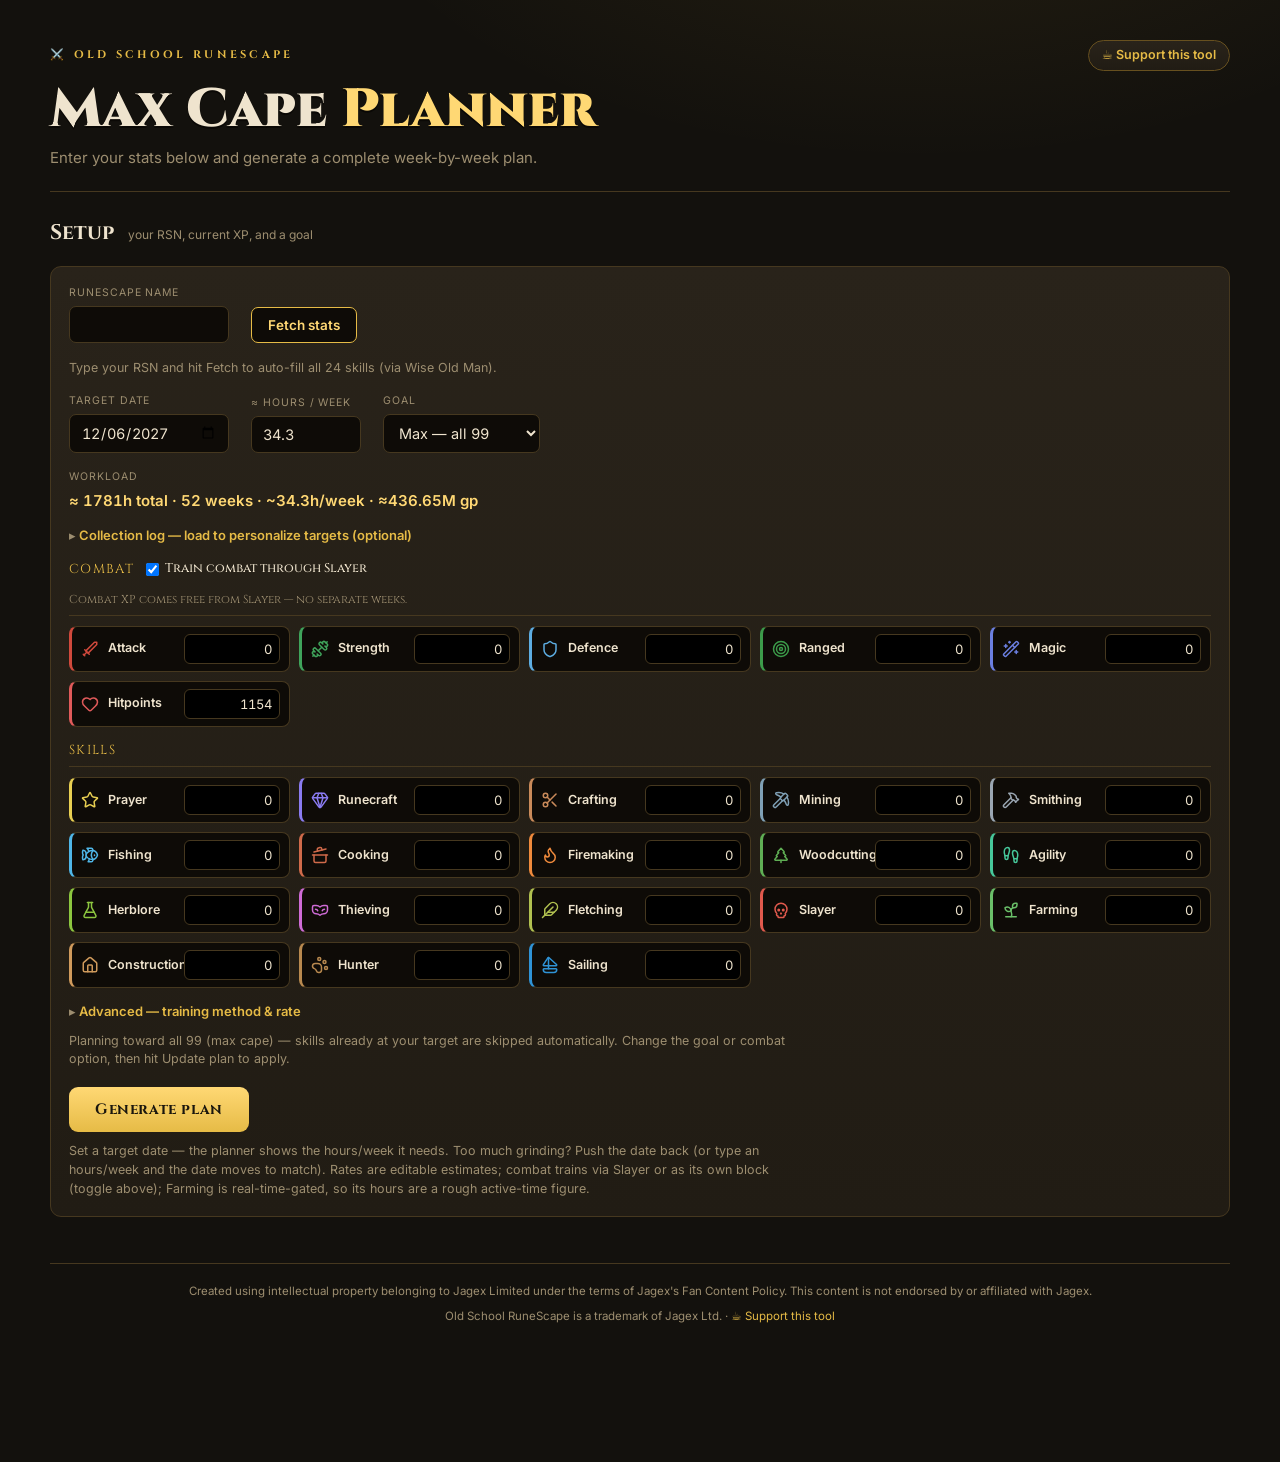
==== commit 27c0defa: "Add GP cost estimates per skill and plan total - New COST table of gp-per-XP estimates per buyable m" ====
--- a/maxcape-tracker.html
+++ b/maxcape-tracker.html
@@ -194,6 +194,8 @@
   .logbtn{appearance:none;font-family:inherit;font-weight:600;font-size:12.5px;color:var(--gold);background:transparent;border:1px solid var(--edge-bright);border-radius:9px;padding:8px 15px;cursor:pointer}
   .logbtn:hover{color:var(--gold-bright);border-color:var(--gold)}
   .nudge{background:rgba(230,187,70,.12);border:1px solid var(--gold);color:var(--gold-bright);border-radius:var(--radius);padding:10px 14px;font-size:13px;font-weight:600;margin:0 0 12px}
+  .sharepreview{width:100%;max-width:560px;border-radius:var(--radius);border:1px solid var(--edge);display:block;margin:4px 0 10px}
+  .sharebtns{display:flex;gap:8px;flex-wrap:wrap}
   .clog .card .mini{height:6px;background:#0e0b07;border-radius:10px;overflow:hidden;margin:3px 0 2px;border:1px solid var(--edge)}
   .clog .card .mini i{display:block;height:100%;border-radius:10px;transition:width .25s}
   .clog .card .item.extra{display:none}
@@ -365,6 +367,17 @@
  sailing:[["Barracuda Trials",160000],["Sea Charting / courier",110000],["Shipwreck Salvaging (AFK)",80000]],
  combat:[["NMZ (afk)",300000],["NMZ (overloads/flicking)",520000],["Chinning - maniacal monkeys",750000],["Sand crabs / ammonite (afk)",90000]]
 };
+/* Rough gp-per-XP estimates per method; methods not listed are treated as free (gathering / profit). Estimates, not live prices. */
+const COST={
+ "Gilded altar (dragon bones)":11,"Gilded altar (superior bones)":25,"Ensouled heads":5,"Chaos altar (cheaper)":6,
+ "Dragonhide bodies":3,"Battlestaves":2,"Glassblowing":1.5,"Gem cutting":2,
+ "Blast Furnace (gold)":1,"Blast Furnace (addy/rune)":2,"Giants' Foundry":1,
+ "Karambwans (relaxed)":1,"1-tick karambwans":1,"Wines (1t)":0.5,
+ "Super/divine potions":5,"Prayer/Sara brews":4,"Mastering Mixology":1,
+ "Dragon darts":3,"Bow stringing (magic)":1,"Broad arrows":1,"Amethyst bolts (AFK)":1.5,
+ "Tree + fruit-tree runs":0.5,"Hardwood + tree runs":0.5,"Herb runs":0.3,
+ "Mahogany tables":11,"Oak larders (cheap)":1,"Mahogany Homes":1.5
+};
 const DEFAULT_XP={attack:0,strength:0,defence:0,ranged:0,magic:0,hitpoints:1154,prayer:0,runecraft:0,crafting:0,mining:0,smithing:0,fishing:0,cooking:0,firemaking:0,woodcutting:0,agility:0,herblore:0,thieving:0,fletching:0,slayer:0,farming:0,construction:0,hunter:0,sailing:0};
 const IMG={};ORDER.forEach(k=>IMG[k]="https://oldschool.runescape.wiki/images/"+SKILLS[k].name+"_icon.png");
 
@@ -405,6 +418,10 @@
 function skillRem(k){return Math.max(0,skillTarget(k)-skillCur(k));}
 function goalLabel(){const g=state.cfg.goal||{type:"max"};return g.type==="base"?("base "+(g.level||80)):(g.type==="custom"?"custom targets":"all 99 (max cape)");}
 function markStale(){if(state.plan&&!state.plan.empty){planStale=true;const n=document.getElementById("planNudge");if(n)n.style.display="";}}
+function fmtGp(n){n=Math.round(n);if(n>=1e9)return (n/1e9).toFixed(2).replace(/\.?0+$/,"")+"B";return fmt(n);}
+function costGpXp(k){return (typeof COST!=="undefined"&&state.cfg.method&&COST[state.cfg.method[k]])||0;}
+function costOf(k){return skillRem(k)*costGpXp(k);}
+function planCost(){return SCHED.reduce(function(a,k){return a+costOf(k);},0);}
 
 function el(t,c,h){const e=document.createElement(t);if(c)e.className=c;if(h!=null)e.innerHTML=h;return e;}
 function fmt(n){n=Math.round(n);if(n>=1e6)return (n/1e6).toFixed(2).replace(/\.?0+$/,'')+'M';if(n>=1e3)return Math.round(n/1e3)+'K';return ''+n;}
@@ -418,7 +435,7 @@
 function isoDate(d){return d.getFullYear()+"-"+String(d.getMonth()+1).padStart(2,"0")+"-"+String(d.getDate()).padStart(2,"0");}
 function weeksFromDate(ds){const d=new Date(ds+"T00:00:00");return Math.max(1,Math.floor((d-todayMid())/(7*864e5)));}
 function computeHours(){const c=state.cfg;const hours={};let totalHours=0,totalRemXP=0;SCHED.forEach(k=>{const rem=skillRem(k);if(rem>0){const r=Math.max(1,num(c.rate[k])||SKILLS[k].rate);hours[k]=rem/r;totalHours+=hours[k];totalRemXP+=rem;}});const combatRem=COMBAT5.reduce((a,k)=>a+Math.max(0,targetLvlXP(k)-num(c.xp[k])),0);const cr=Math.max(1,num(c.rate.combat)||COMBAT_RATE);let combatNote;if(combatRem<=0){combatNote="Combat skills are already at goal.";}else if(c.combatViaSlayer===false){hours.combat=combatRem/cr;totalHours+=hours.combat;totalRemXP+=combatRem;combatNote="Combat is its own scheduled block ("+methodLabel("combat")+"), ~"+Math.round(hours.combat)+"h total.";}else{const slayerRem=Math.max(0,targetLvlXP("slayer")-num(c.xp.slayer));const uncovered=Math.max(0,combatRem-slayerRem*4);if(uncovered<=0)combatNote="Combat (~"+fmt(combatRem)+" XP) rides along with Slayer (~"+fmt(slayerRem*4)+" combat XP from your "+fmt(slayerRem)+" Slayer XP).";else{const eh=uncovered/cr;if(hours.slayer==null){hours.slayer=0;totalRemXP+=Math.max(0,skillRem("slayer"));}hours.slayer+=eh;totalHours+=eh;combatNote="Slayer covers most combat; ~"+fmt(uncovered)+" XP needs dedicated combat, folded into Slayer (~"+Math.round(eh)+"h).";}}return {hours,totalHours,totalRemXP,combatNote};}
-function updateSum(th,w,hpw){const e=document.getElementById("liveSum");if(e)e.innerHTML="\u2248 "+Math.round(th)+"h total \u00b7 "+w+" weeks \u00b7 ~"+(Math.round(hpw*10)/10)+"h/week"+(hpw>40?' <span style="color:var(--red)">(heavy \u2014 push the date back)</span>':"");}
+function updateSum(th,w,hpw){const e=document.getElementById("liveSum");if(!e)return;const pc=planCost();e.innerHTML="\u2248 "+Math.round(th)+"h total \u00b7 "+w+" weeks \u00b7 ~"+(Math.round(hpw*10)/10)+"h/week"+(pc>0?" \u00b7 \u2248"+fmtGp(pc)+" gp":"")+(hpw>40?' <span style="color:var(--red)">(heavy \u2014 push the date back)</span>':"");}
 function syncFromDate(){const {totalHours}=computeHours();const w=weeksFromDate(state.cfg.date);const hpw=totalHours/w;state.cfg.hpw=Math.round(hpw*10)/10;const hi=document.getElementById("hpwInput");if(hi&&document.activeElement!==hi)hi.value=state.cfg.hpw;updateSum(totalHours,w,hpw);}
 function syncFromHpw(val){const hpw=Math.max(1,num(val)||1);const {totalHours}=computeHours();const w=Math.max(1,Math.ceil(totalHours/hpw));const d=new Date(todayMid().getTime()+w*7*864e5);state.cfg.date=isoDate(d);state.cfg.hpw=hpw;const di=document.getElementById("dateInput");if(di&&document.activeElement!==di)di.value=state.cfg.date;updateSum(totalHours,w,hpw);}
 async function womFetch(rsn){
@@ -681,7 +698,7 @@
     c.innerHTML='<div class="row1">'+icoSpan(k,20)+'<span class="sname">'+s.name+'</span><span class="wk" data-wk></span></div>'
       +'<div class="smeth" data-meth></div>'
       +'<input class="cur" type="text" inputmode="numeric">'
-      +'<div class="nums"><span class="b">left <b data-rem></b></span><span class="b">need/wk <b data-tgt></b></span></div>'
+      +'<div class="nums"><span class="b">left <b data-rem></b></span><span class="b">need/wk <b data-tgt></b></span><span class="b">cost <b data-cost></b></span></div>'
       +'<div class="mini"><i data-bar style="width:0%"></i></div>';
     const inp=c.querySelector("input");inp.value=state.cfg.xp[k];
     inp.addEventListener("input",()=>{state.cfg.xp[k]=num(inp.value);save();refresh();});
@@ -748,7 +765,7 @@
     if(state.done[wn]){ref.card.classList.add("done");ref.goal.textContent="done";ref.sub.textContent="";ref.brk.textContent="";}
     else if(sc.rem<=0){ref.card.classList.add("flex");ref.goal.textContent="Maxed";ref.sub.textContent="flex week";ref.brk.textContent="train anything";}
     else{ref.goal.textContent=fmt(sc.target)+" XP";ref.sub.textContent="this week";ref.brk.textContent=perDay(sc.target)+"/day \u00b7 "+perHr(sc.target)+"/hr";}});
-  document.querySelectorAll(".skill").forEach(card=>{const k=card.dataset.k,sc=cache[k];card.querySelector("[data-wk]").textContent=sc.doneCount+"/"+sc.total+" done";card.querySelector("[data-rem]").textContent=fmt(sc.rem);card.querySelector("[data-tgt]").textContent=sc.rem<=0?"done":(sc.behind?"\u2014":fmt(sc.target));card.querySelector("[data-bar]").style.width=Math.min(100,sc.cur/skillTarget(k)*100)+"%";const me=card.querySelector("[data-meth]");if(me)me.textContent=methodLabel(k);card.classList.toggle("maxed",sc.rem<=0);});
+  document.querySelectorAll(".skill").forEach(card=>{const k=card.dataset.k,sc=cache[k];card.querySelector("[data-wk]").textContent=sc.doneCount+"/"+sc.total+" done";card.querySelector("[data-rem]").textContent=fmt(sc.rem);card.querySelector("[data-tgt]").textContent=sc.rem<=0?"done":(sc.behind?"\u2014":fmt(sc.target));card.querySelector("[data-bar]").style.width=Math.min(100,sc.cur/skillTarget(k)*100)+"%";const me=card.querySelector("[data-meth]");if(me)me.textContent=methodLabel(k);const ce=card.querySelector("[data-cost]");if(ce){const cgx=costGpXp(k);ce.textContent=sc.rem<=0?"\u2014":(cgx>0?"\u2248"+fmtGp(sc.rem*cgx):"free");}card.classList.toggle("maxed",sc.rem<=0);});
   let remTotal=0,maxed=0,nsk=Object.keys(p.skillWeeks).length;Object.keys(p.skillWeeks).forEach(k=>{remTotal+=cache[k].rem;if(cache[k].rem<=0)maxed++;});
   const pct=p.totalRemXP>0?Math.min(100,(p.totalRemXP-remTotal)/p.totalRemXP*100):100;
   document.getElementById("heroMeta").classList.remove("hidden");
@@ -767,9 +784,9 @@
   const cwRate=Math.max(1,num(state.cfg.rate[ck])||meta(ck).rate||COMBAT_RATE);
   const cwHrs=csc.rem>0?csc.target/cwRate:0;
   const cwHrsTxt=csc.rem>0?'<div class="lbl" style="margin-top:3px;color:var(--cream)">\u2248 '+(cwHrs>=10?Math.round(cwHrs):cwHrs.toFixed(1))+'h this week</div>':'';
-  const meta=csc.rem<=0?"this skill is done \u2014 train anything":(csc.behind?"no weeks left \u2014 "+fmt(csc.rem)+" to go":methodLabel(ck)+" \u00b7 "+fmt(csc.rem)+" over "+csc.weeksLeft+" wk"+(csc.weeksLeft===1?"":"s"));
+  const metaTxt=csc.rem<=0?"this skill is done \u2014 train anything":(csc.behind?"no weeks left \u2014 "+fmt(csc.rem)+" to go":methodLabel(ck)+" \u00b7 "+fmt(csc.rem)+" over "+csc.weeksLeft+" wk"+(csc.weeksLeft===1?"":"s"));
   const tw=document.getElementById("thisweek");tw.style.setProperty("--c",cs.color);
-  tw.innerHTML=icoSpan(ck,34).replace('class="ico"','class="ico" style="color:'+cs.color+'"')+'<div><div class="lbl">This week \u00b7 Week '+cw+' \u00b7 '+cd+'</div><div class="sk">'+cs.name+'</div></div><div style="margin-left:auto;text-align:right"><div class="lbl">Goal</div><div class="goal">'+gn+'</div>'+cwHrsTxt+'</div><div class="meta">'+meta+(p.combatNote&&(ck==="slayer"||ck==="combat")?" \u2014 "+p.combatNote:"")+'</div>';
+  tw.innerHTML=icoSpan(ck,34).replace('class="ico"','class="ico" style="color:'+cs.color+'"')+'<div><div class="lbl">This week \u00b7 Week '+cw+' \u00b7 '+cd+'</div><div class="sk">'+cs.name+'</div></div><div style="margin-left:auto;text-align:right"><div class="lbl">Goal</div><div class="goal">'+gn+'</div>'+cwHrsTxt+'</div><div class="meta">'+metaTxt+(p.combatNote&&(ck==="slayer"||ck==="combat")?" \u2014 "+p.combatNote:"")+'</div>';
 }
 function logCount(k,total){const got=Array.from({length:total}).filter((_,i)=>state.log[k+i]).length;const n=document.querySelector('[data-cnt="'+k+'"]');if(n)n.textContent=got+" / "+total+" logged";logCountAll();}
 function logCountAll(){const n=document.getElementById("logcount");if(!n)return;const cd=state.cfg.clogData;if(cd&&cd.finished!=null){n.textContent=cd.finished+(cd.available?" / "+cd.available:"")+" logged";}else{n.textContent=Object.values(state.log).filter(Boolean).length+" logged";}}
@@ -842,10 +859,64 @@
   else html+='<p class="hint">First snapshot logged on '+fmtDate(new Date(Date.parse(latest.date)))+'. Fetch or log again in about a week to unlock the pace chart.</p>';
   html+='<details class="snaplist"><summary>\u2630 '+hist.length+' snapshot'+(hist.length===1?"":"s")+' (tap to manage)</summary><div>';
   for(let i=hist.length-1;i>=0;i--){const h=hist[i];html+='<div class="snaprow"><span class="d">'+fmtDate(new Date(Date.parse(h.date)))+'</span><span class="t">'+fmt(h.total)+' total \u00b7 '+fmt(h.rem)+' to max</span><button class="del" data-i="'+i+'">delete</button></div>';}
-  html+='</div></details><div class="loghint">Snapshots save automatically every time you <b>Fetch / Update stats</b> in Setup. Use this only if you enter your XP by hand.</div><button class="logbtn" id="logToday">Log today manually</button>';
+  html+='</div></details><div class="loghint">Snapshots save automatically every time you <b>Fetch / Update stats</b> in Setup. Use this only if you enter your XP by hand.</div><button class="logbtn" id="logToday">Log today manually</button> <button class="logbtn" id="shareBtn">\ud83d\udcf7 Share progress card</button><div id="shareArea" style="display:none;margin-top:12px"></div>';
   box.innerHTML=html;
-  const lb=document.getElementById("logToday");if(lb)lb.onclick=logTodayClick;
+  const lb=document.getElementById("logToday");if(lb)lb.onclick=logTodayClick;const sb=document.getElementById("shareBtn");if(sb)sb.onclick=openShare;
   box.querySelectorAll(".snaprow .del").forEach(b=>b.onclick=()=>{const i=+b.dataset.i;state.history.splice(i,1);persistNow();renderProgress();});
+}
+function paceInfo(){
+  const hist=Array.isArray(state.history)?state.history:[];const remNow=snapStats().rem;
+  if(hist.length<2)return {remNow:remNow,rate:null,hist:hist};
+  const latest=hist[hist.length-1],ms=864e5,latestT=Date.parse(latest.date);
+  let base=hist[0];for(let i=0;i<hist.length;i++){if(latestT-Date.parse(hist[i].date)<=28*ms){base=hist[i];break;}}
+  let span=(latestT-Date.parse(base.date))/ms;if(span<1){base=hist[0];span=(latestT-Date.parse(base.date))/ms;}
+  const rate=span>=1?(latest.total-base.total)/(span/7):null;
+  const wTarget=weeksFromDate(state.cfg.date),reqWk=wTarget>0?remNow/wTarget:remNow;
+  let verdict=null,ok=false;
+  if(remNow<=0){verdict="Goal complete!";ok=true;}
+  else if(rate&&rate>0){const wToMax=remNow/rate;ok=rate>=reqWk;const ahead=Math.max(0,Math.round(wTarget-wToMax));verdict=ok?("On track"+(ahead>=1?" \u00b7 ~"+ahead+" wk ahead":"")):("Behind \u00b7 need "+fmt(reqWk)+"/wk");}
+  return {remNow:remNow,rate:rate,verdict:verdict,ok:ok,hist:hist};
+}
+function rrect(x,X,Y,w,h,r){x.beginPath();x.moveTo(X+r,Y);x.arcTo(X+w,Y,X+w,Y+h,r);x.arcTo(X+w,Y+h,X,Y+h,r);x.arcTo(X,Y+h,X,Y,r);x.arcTo(X,Y,X+w,Y,r);x.closePath();}
+function drawSpark(x,hist,X,Y,W,H){
+  const minX=Math.min.apply(null,hist.map(h=>Date.parse(h.date)));let maxX=Math.max.apply(null,hist.map(h=>Date.parse(h.date)));if(maxX<=minX)maxX=minX+1;
+  const maxY=Math.max.apply(null,hist.map(h=>h.rem))||1;
+  const px=t=>X+(t-minX)/(maxX-minX)*W,py=v=>Y+(1-v/maxY)*H;
+  x.fillStyle="#8a7f6a";x.font="500 18px system-ui,Arial,sans-serif";x.fillText("XP remaining over time",X,Y-10);
+  x.strokeStyle="#e6bb46";x.lineWidth=3;x.lineJoin="round";x.beginPath();hist.forEach((h,i)=>{const xx=px(Date.parse(h.date)),yy=py(h.rem);i?x.lineTo(xx,yy):x.moveTo(xx,yy);});x.stroke();
+  x.fillStyle="#ffd874";hist.forEach(h=>{x.beginPath();x.arc(px(Date.parse(h.date)),py(h.rem),4,0,7);x.fill();});
+}
+function buildShareCanvas(){
+  const c=state.cfg,W=1200,H=630,cv=document.createElement("canvas");cv.width=W;cv.height=H;const x=cv.getContext("2d");
+  const bg=x.createLinearGradient(0,0,W,H);bg.addColorStop(0,"#17130b");bg.addColorStop(1,"#0c0a06");x.fillStyle=bg;x.fillRect(0,0,W,H);
+  x.strokeStyle="#3a3020";x.lineWidth=2;x.strokeRect(14,14,W-28,H-28);
+  x.fillStyle="#e6bb46";x.fillRect(60,72,64,6);
+  x.textBaseline="alphabetic";
+  x.fillStyle="#e6bb46";x.font="600 23px system-ui,Segoe UI,Arial,sans-serif";x.fillText("OSRS MAX CAPE PLANNER",60,120);
+  const g=c.goal||{type:"max"};const big=g.type==="base"?("ROAD TO BASE "+(g.level||80)):(g.type==="custom"?"MY CUSTOM GOALS":"ROAD TO MAX");
+  x.fillStyle="#ffd874";x.font="800 64px system-ui,Segoe UI,Arial,sans-serif";x.fillText(big,58,190);
+  let ny=200;if(c.rsn){x.fillStyle="#8a7f6a";x.font="500 27px system-ui,Segoe UI,Arial,sans-serif";x.fillText("@"+c.rsn,60,ny+26);ny+=30;}
+  x.strokeStyle="#2a241a";x.lineWidth=1;x.beginPath();x.moveTo(60,ny+22);x.lineTo(W-60,ny+22);x.stroke();
+  const pi=paceInfo();
+  const doneCount=ORDER.filter(k=>num(c.xp[k])>=targetLvlXP(k)).length;
+  const goalWord=(g.type==="max")?"99":"GOAL";
+  const stats=[["SKILLS AT "+goalWord,doneCount+" / 24"],["XP TO GO",pi.remNow>0?fmt(pi.remNow):"DONE!"],["PER WEEK",pi.rate&&pi.rate>0?fmt(pi.rate):"\u2014"]];
+  const sy=ny+78,colW=(W-120)/3;
+  stats.forEach((s,i)=>{const cx=60+i*colW;x.fillStyle="#8a7f6a";x.font="600 20px system-ui,Arial,sans-serif";x.fillText(s[0],cx,sy);x.fillStyle="#efe4ce";x.font="800 52px system-ui,Segoe UI,Arial,sans-serif";x.fillText(s[1],cx,sy+56);});
+  let vy=sy+96;
+  if(pi.verdict){x.font="700 26px system-ui,Arial,sans-serif";const tw=x.measureText(pi.verdict).width,pad=22;x.fillStyle=pi.ok?"rgba(107,208,107,.15)":"rgba(224,107,90,.15)";rrect(x,60,vy,tw+pad*2,48,12);x.fill();x.fillStyle=pi.ok?"#6bd06b":"#e06b5a";x.fillText(pi.verdict,60+pad,vy+32);vy+=66;}else{vy+=10;}
+  if(pi.hist&&pi.hist.length>=2)drawSpark(x,pi.hist,60,vy+22,W-120,H-vy-120);
+  x.fillStyle="#8a7f6a";x.font="500 22px system-ui,Arial,sans-serif";x.fillText("mistersnakes.github.io/OSRSmaxcape-planner   \u00b7   ko-fi.com/fanktastc",60,H-44);
+  return cv;
+}
+function openShare(){
+  const wrap=document.getElementById("shareArea");if(!wrap)return;
+  let cv;try{cv=buildShareCanvas();}catch(e){wrap.innerHTML='<p class="hint">Couldn\u2019t build the card.</p>';wrap.style.display="";return;}
+  const url=cv.toDataURL("image/png"),canCopy=!!(navigator.clipboard&&window.ClipboardItem);
+  wrap.innerHTML='<img class="sharepreview" src="'+url+'" alt="Your progress card"/><div class="sharebtns"><button class="logbtn" id="dlCard">Download PNG</button>'+(canCopy?'<button class="logbtn" id="copyCard">Copy image</button>':'')+'</div><p class="loghint">Post it to r/2007scape or your clan Discord \u2014 the card links back to the planner.</p>';
+  wrap.style.display="";
+  document.getElementById("dlCard").onclick=function(){const a=document.createElement("a");a.href=url;a.download="osrs-progress-card.png";document.body.appendChild(a);a.click();a.remove();};
+  if(canCopy){document.getElementById("copyCard").onclick=function(){cv.toBlob(function(b){navigator.clipboard.write([new ClipboardItem({"image/png":b})]).then(function(){const btn=document.getElementById("copyCard");if(btn){btn.textContent="Copied!";setTimeout(function(){btn.textContent="Copy image";},1500);}},function(){alert("Copy failed \u2014 use Download instead.");});});};}
 }
 function renderAll(){renderSetup();if(state.plan&&!state.plan.empty){renderTracker();renderProgress();}else document.getElementById("trackerWrap").classList.add("hidden");}
 
